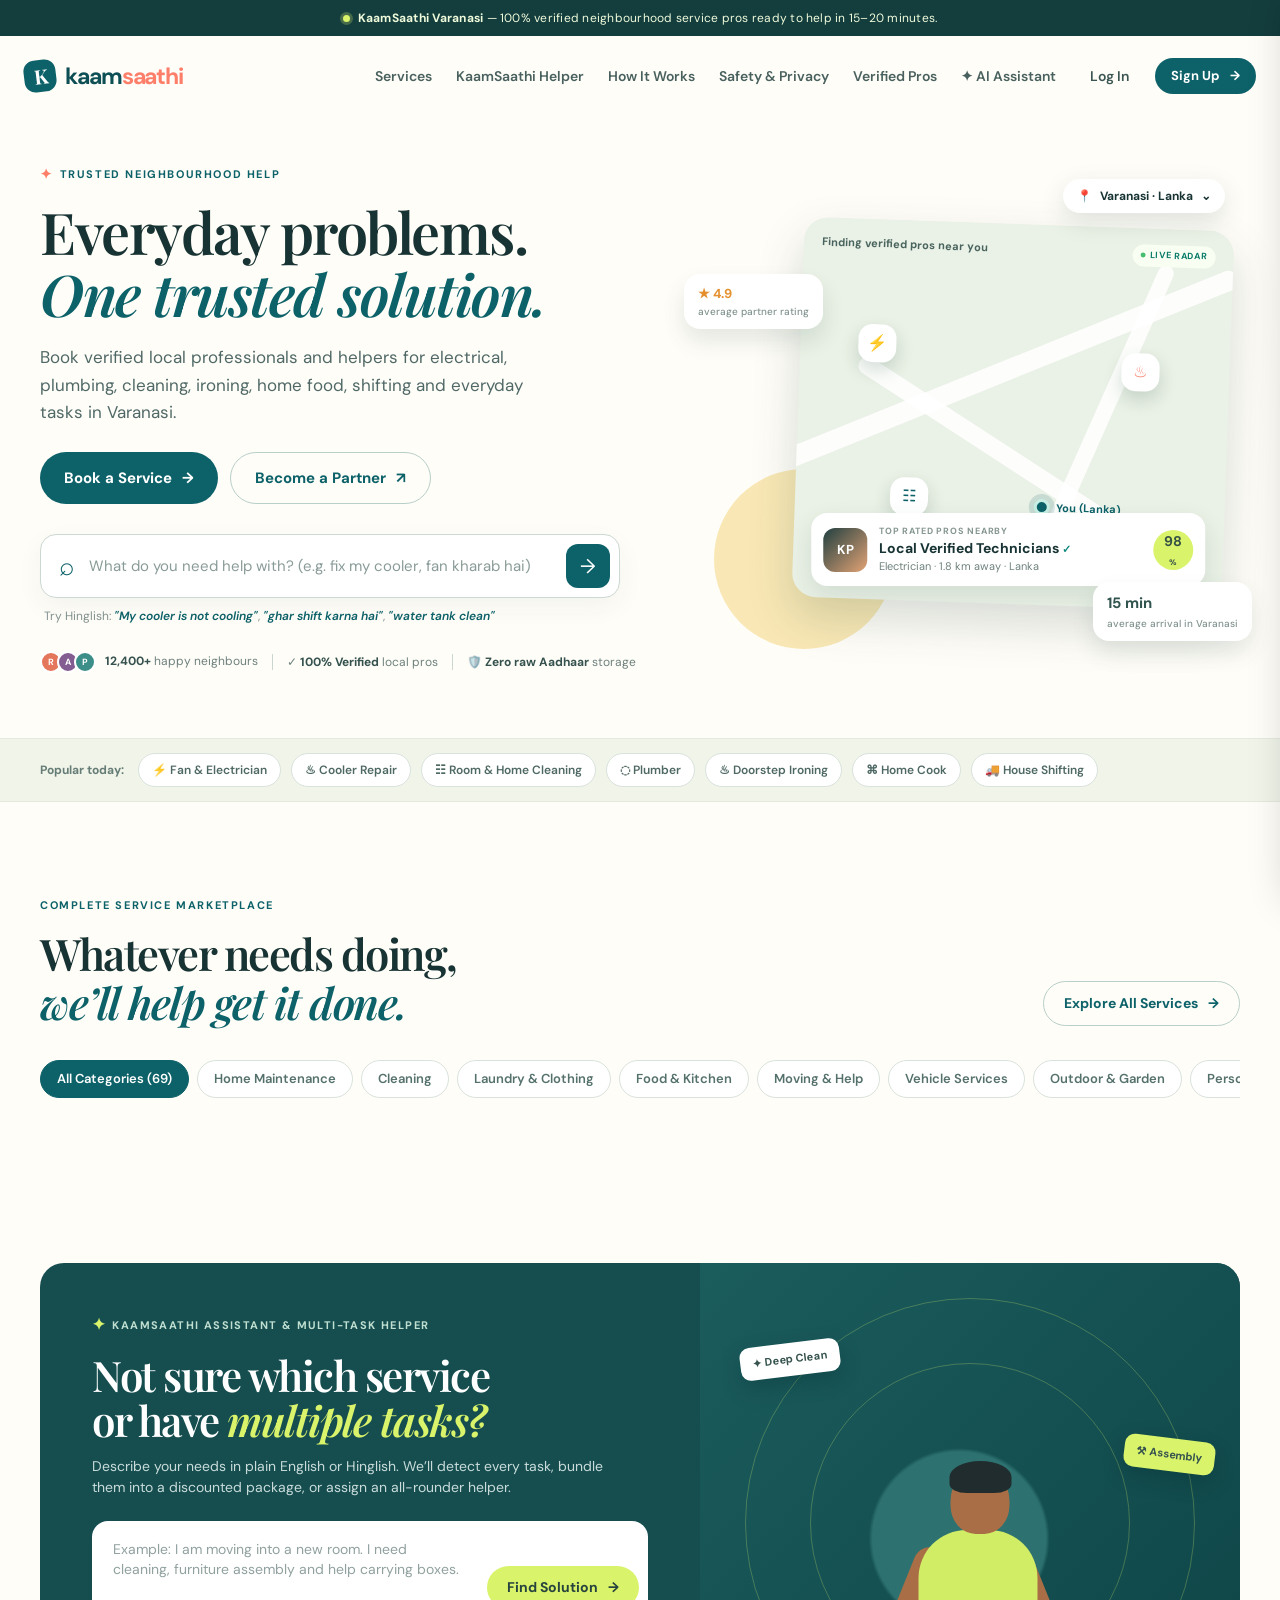
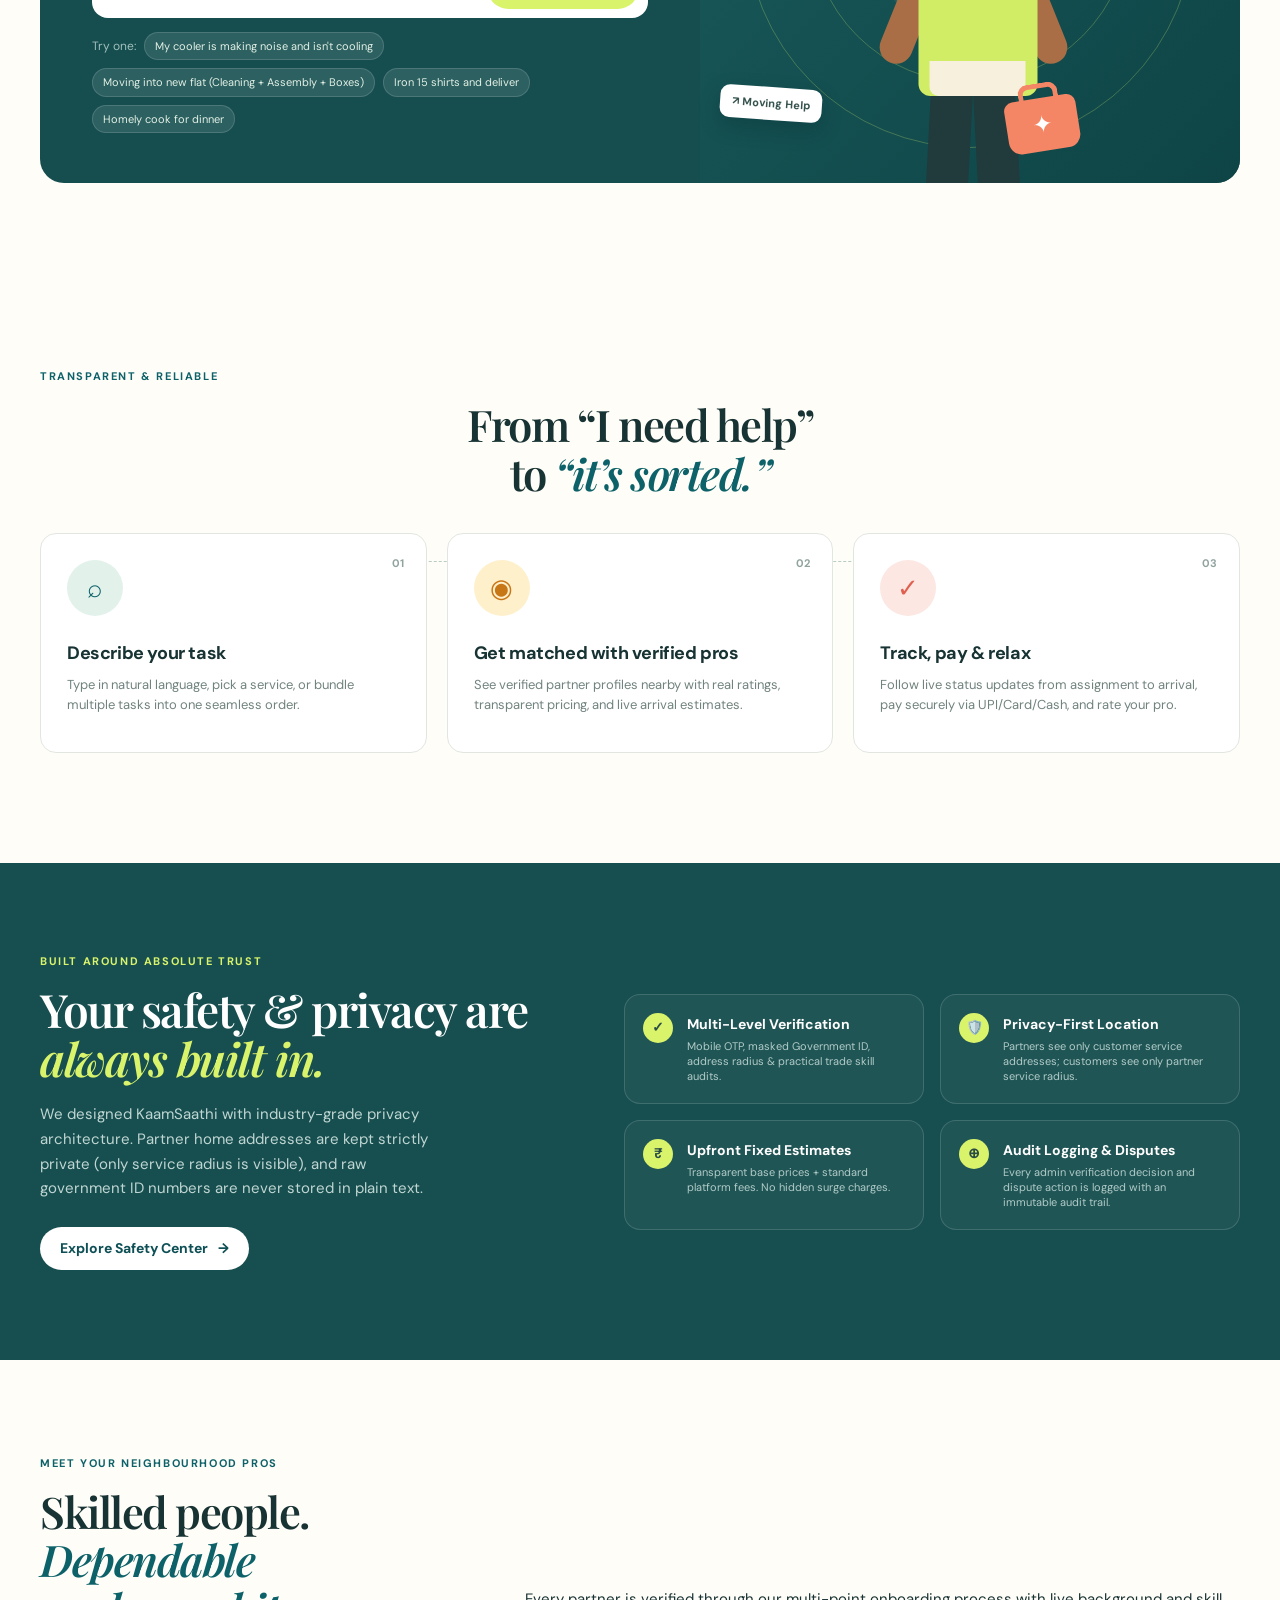
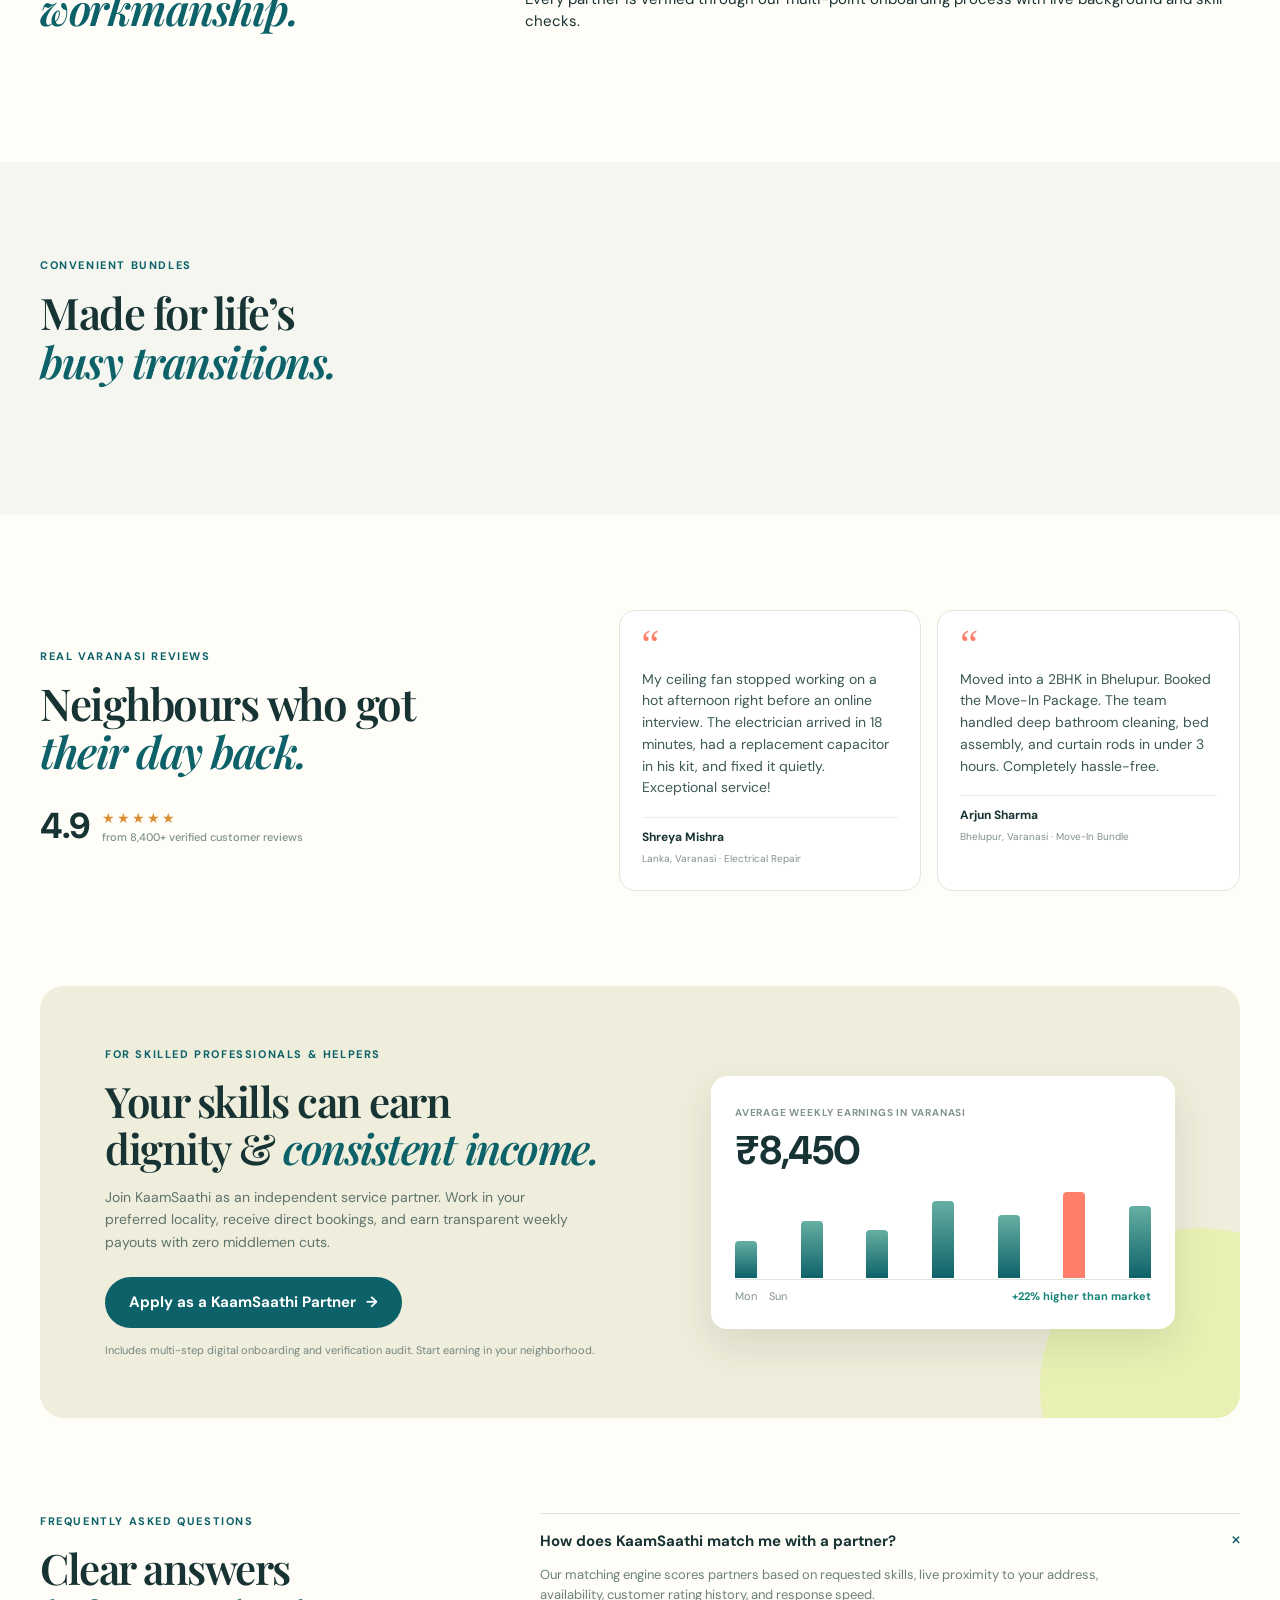
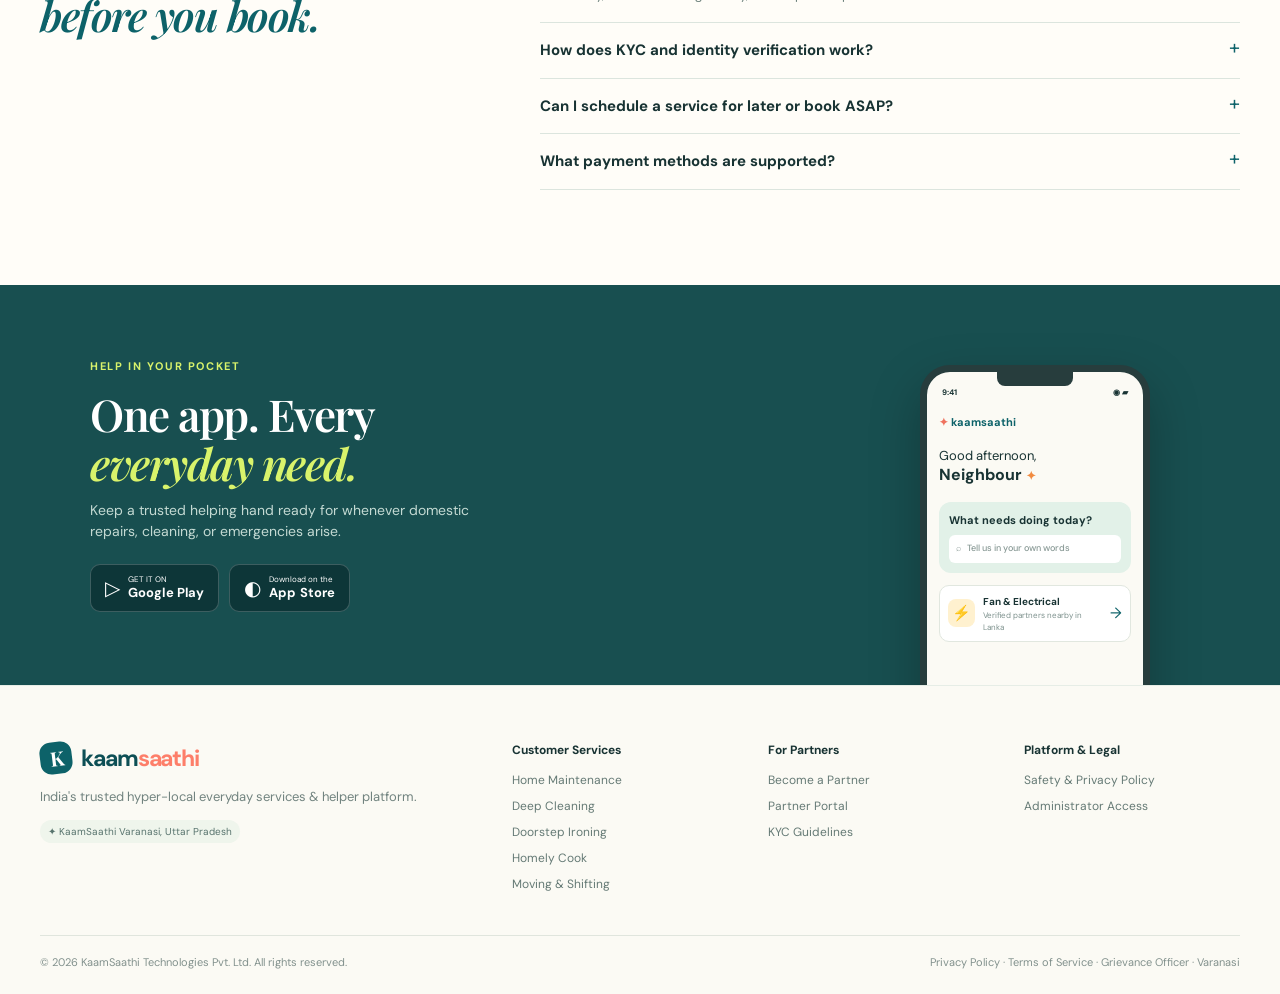
==== index.html @ bddb9284 "Prepare KaamSaathi for deployment" ====
<!doctype html>
<html lang="en">
  <head>
    <meta charset="UTF-8" />
    <meta name="viewport" content="width=device-width, initial-scale=1.0" />
    <meta name="theme-color" content="#0d5c63" />
    <meta name="description" content="KaamSaathi — Everyday problems. One trusted solution. Book verified local professionals for electrical, plumbing, cleaning, moving and household tasks in Varanasi." />
    <title>KaamSaathi — Everyday Problems. One Trusted Solution.</title>
    <link rel="preconnect" href="https://fonts.googleapis.com" />
    <link rel="preconnect" href="https://fonts.gstatic.com" crossorigin />
    <link href="https://fonts.googleapis.com/css2?family=DM+Sans:ital,wght@0,400;0,500;0,600;0,700;1,400;1,600&family=Playfair+Display:ital,wght@0,600;0,700;1,600&display=swap" rel="stylesheet" />
    <link rel="stylesheet" href="styles.css" />
  </head>
  <body>
    <!-- Top Customer Announcement Banner -->
    <div class="announcement">
      <span class="pulse-dot"></span>
      <span><strong>KaamSaathi Varanasi</strong> — 100% verified neighbourhood service pros ready to help in 15–20 minutes.</span>
    </div>

    <!-- Public Landing Page Header -->
    <header class="site-header" id="top">
      <a class="brand" href="#top" aria-label="KaamSaathi Home">
        <span class="brand-mark">K</span>
        <span>kaam<span>saathi</span></span>
      </a>
      <nav class="desktop-nav" aria-label="Main Navigation">
        <a href="#services">Services</a>
        <a href="#helper">KaamSaathi Helper</a>
        <a href="#how-it-works">How It Works</a>
        <a href="#trust">Safety &amp; Privacy</a>
        <a href="#partners">Verified Pros</a>
        <button class="text-button" id="open-assistant-nav-btn">✦ AI Assistant</button>
      </nav>
      <div class="nav-actions">
        <button class="text-button" id="landing-login-btn">Log In</button>
        <button class="button button-small" id="landing-signup-btn">Sign Up <span>→</span></button>
      </div>
      <button class="mobile-menu-btn" id="mobile-menu-toggle" aria-label="Open mobile menu">☰</button>
    </header>

    <!-- Main Public Landing Page Content -->
    <main id="public-landing">
      <!-- Hero Section -->
      <section class="hero section-shell">
        <div class="hero-copy">
          <div class="eyebrow"><span class="eye-icon">✦</span> Trusted Neighbourhood Help</div>
          <h1>Everyday problems.<br /><em>One trusted solution.</em></h1>
          <p class="hero-description">Book verified local professionals and helpers for electrical, plumbing, cleaning, ironing, home food, shifting and everyday tasks in Varanasi.</p>
          
          <div class="hero-actions">
            <button class="button button-large" id="hero-book-btn">Book a Service <span>→</span></button>
            <button class="button button-ghost button-large" id="hero-partner-btn">Become a Partner <span>↗</span></button>
          </div>

          <!-- Natural Language Search Bar -->
          <div class="quick-search" id="search-box">
            <span class="search-icon">⌕</span>
            <input id="task-search" autocomplete="off" placeholder="What do you need help with? (e.g. fix my cooler, fan kharab hai)" aria-label="What do you need help with?" />
            <button id="search-submit" aria-label="Search for a task">→</button>
            <div class="suggestion-popover" id="search-suggestion" hidden></div>
          </div>
          <div class="search-hint">Try Hinglish: <em>"My cooler is not cooling"</em>, <em>"ghar shift karna hai"</em>, <em>"water tank clean"</em></div>

          <div class="trust-row">
            <span><b class="avatars"><i>R</i><i>A</i><i>P</i></b> <strong>12,400+</strong> happy neighbours</span>
            <span class="divider"></span>
            <span class="verified-mini">✓ <strong>100% Verified</strong> local pros</span>
            <span class="divider"></span>
            <span>🛡️ <strong>Zero raw Aadhaar</strong> storage</span>
          </div>
        </div>

        <!-- Hero Radar Map Visualizer -->
        <div class="hero-visual" aria-label="Live Varanasi Service Radar">
          <div class="location-chip" id="location-picker-chip">
            📍 <span id="current-city-label">Varanasi · Lanka</span> <b>⌄</b>
          </div>
          <div class="abstract-blob blob-one"></div>
          <div class="abstract-blob blob-two"></div>
          
          <div class="map-card">
            <div class="map-header">
              <span>Finding verified pros near you</span>
              <span class="live-label"><i></i> LIVE RADAR</span>
            </div>
            <div class="map-grid"></div>
            <span class="map-road road-one"></span>
            <span class="map-road road-two"></span>
            <span class="map-road road-three"></span>
            <div class="map-pin pin-a" title="Electrician nearby" data-quick-service="Electrician">⚡</div>
            <div class="map-pin pin-b" title="Cooler Repair nearby" data-quick-service="Cooler Repair & Service">♨</div>
            <div class="map-pin pin-c" title="Deep Cleaning nearby" data-quick-service="Home Cleaning">☷</div>
            <div class="you-pin"><span></span>You (Lanka)</div>
            
            <div class="match-card">
              <div class="partner-avatar avatar-rahul">KP</div>
              <div>
                <small>TOP RATED PROS NEARBY</small>
                <strong>Local Verified Technicians <span>✓</span></strong>
                <p>Electrician · 1.8 km away · Lanka</p>
              </div>
              <b class="match-score">98<small>%</small></b>
            </div>
          </div>

          <div class="float-chip chip-rating">★ 4.9 <span>average partner rating</span></div>
          <div class="float-chip chip-time"><b>15 min</b><span>average arrival in Varanasi</span></div>
        </div>
      </section>

      <!-- Quick Popular Services Strip -->
      <section class="service-strip">
        <div class="section-shell strip-inner">
          <span>Popular today:</span>
          <button data-quick-service="Electrician">⚡ Fan &amp; Electrician</button>
          <button data-quick-service="Cooler Repair & Service">♨ Cooler Repair</button>
          <button data-quick-service="Home Cleaning">☷ Room &amp; Home Cleaning</button>
          <button data-quick-service="Plumber">◌ Plumber</button>
          <button data-quick-service="Ironing">♨ Doorstep Ironing</button>
          <button data-quick-service="Home Cook">⌘ Home Cook</button>
          <button data-quick-service="House Shifting">🚚 House Shifting</button>
        </div>
      </section>

      <!-- Complete 8 Categories & 69 Services Grid -->
      <section class="section-shell services-section" id="services">
        <div class="section-heading">
          <div>
            <div class="eyebrow">Complete Service Marketplace</div>
            <h2>Whatever needs doing,<br /><em>we’ll help get it done.</em></h2>
          </div>
          <button class="button button-ghost" id="open-all-services-btn">Explore All Services <span>→</span></button>
        </div>

        <!-- Category Tabs Filter -->
        <div class="category-tabs" id="category-tabs-container">
          <button class="category-tab active" data-category="ALL">All Categories (69)</button>
          <button class="category-tab" data-category="HOME MAINTENANCE">Home Maintenance</button>
          <button class="category-tab" data-category="CLEANING">Cleaning</button>
          <button class="category-tab" data-category="LAUNDRY & CLOTHING">Laundry &amp; Clothing</button>
          <button class="category-tab" data-category="FOOD & KITCHEN">Food &amp; Kitchen</button>
          <button class="category-tab" data-category="MOVING & HOUSEHOLD HELP">Moving &amp; Help</button>
          <button class="category-tab" data-category="VEHICLE SERVICES">Vehicle Services</button>
          <button class="category-tab" data-category="OUTDOOR SERVICES">Outdoor &amp; Garden</button>
          <button class="category-tab" data-category="PERSONAL & OTHER">Personal &amp; Tech</button>
        </div>

        <div class="service-grid" id="service-grid"></div>
      </section>

      <!-- KaamSaathi Assistant & Multi-Task Compound Bundler -->
      <section class="helper-section section-shell" id="helper">
        <div class="helper-panel">
          <div class="helper-topline">
            <span class="sparkle">✦</span> KAAMSAATHI ASSISTANT &amp; MULTI-TASK HELPER
          </div>
          <h2>Not sure which service<br />or have <em>multiple tasks?</em></h2>
          <p>Describe your needs in plain English or Hinglish. We’ll detect every task, bundle them into a discounted package, or assign an all-rounder helper.</p>
          
          <div class="helper-input-wrap">
            <textarea id="helper-text" rows="3" placeholder="Example: I am moving into a new room. I need cleaning, furniture assembly and help carrying boxes."></textarea>
            <button id="helper-submit" class="button button-lime">Find Solution <span>→</span></button>
          </div>

          <div class="helper-result" id="helper-result" hidden></div>

          <div class="helper-prompts">
            <span>Try one:</span>
            <button data-prompt="My cooler is making noise and isn't cooling. Need repair today.">My cooler is making noise and isn't cooling</button>
            <button data-prompt="I am moving into a new room. I need cleaning, furniture assembly and help carrying boxes.">Moving into new flat (Cleaning + Assembly + Boxes)</button>
            <button data-prompt="Need someone to iron 15 shirts and deliver by evening.">Iron 15 shirts and deliver</button>
            <button data-prompt="Tired after work, need a homely cook for dinner today.">Homely cook for dinner</button>
          </div>
        </div>

        <div class="helper-art" aria-hidden="true">
          <div class="helper-ring ring-one"></div>
          <div class="helper-ring ring-two"></div>
          <div class="helper-person">
            <div class="person-head"></div>
            <div class="person-body"></div>
            <div class="person-arm arm-left"></div>
            <div class="person-arm arm-right"></div>
            <div class="person-leg leg-left"></div>
            <div class="person-leg leg-right"></div>
            <div class="toolbox">✦</div>
          </div>
          <div class="skill-sticker sticker-one">✦ Deep Clean</div>
          <div class="skill-sticker sticker-two">⚒ Assembly</div>
          <div class="skill-sticker sticker-three">↗ Moving Help</div>
        </div>
      </section>

      <!-- How It Works Section -->
      <section class="section-shell how-section" id="how-it-works">
        <div class="section-heading centered">
          <div>
            <div class="eyebrow">Transparent &amp; Reliable</div>
            <h2>From “I need help”<br />to <em>“it’s sorted.”</em></h2>
          </div>
        </div>
        <div class="steps-grid">
          <article class="step-card">
            <span class="step-num">01</span>
            <div class="step-icon">⌕</div>
            <h3>Describe your task</h3>
            <p>Type in natural language, pick a service, or bundle multiple tasks into one seamless order.</p>
          </article>
          <article class="step-card">
            <span class="step-num">02</span>
            <div class="step-icon">◉</div>
            <h3>Get matched with verified pros</h3>
            <p>See verified partner profiles nearby with real ratings, transparent pricing, and live arrival estimates.</p>
          </article>
          <article class="step-card">
            <span class="step-num">03</span>
            <div class="step-icon">✓</div>
            <h3>Track, pay &amp; relax</h3>
            <p>Follow live status updates from assignment to arrival, pay securely via UPI/Card/Cash, and rate your pro.</p>
          </article>
        </div>
      </section>

      <!-- Trust, Safety & Privacy Section -->
      <section class="trust-section" id="trust">
        <div class="section-shell trust-layout">
          <div class="trust-copy">
            <div class="eyebrow light">Built Around Absolute Trust</div>
            <h2>Your safety &amp; privacy are<br /><em>always built in.</em></h2>
            <p>We designed KaamSaathi with industry-grade privacy architecture. Partner home addresses are kept strictly private (only service radius is visible), and raw government ID numbers are never stored in plain text.</p>
            <button class="button button-light" id="open-safety-center-btn">Explore Safety Center <span>→</span></button>
          </div>
          <div class="trust-points">
            <div>
              <b>✓</b>
              <span>
                <strong>Multi-Level Verification</strong>
                <small>Mobile OTP, masked Government ID, address radius &amp; practical trade skill audits.</small>
              </span>
            </div>
            <div>
              <b>🛡️</b>
              <span>
                <strong>Privacy-First Location</strong>
                <small>Partners see only customer service addresses; customers see only partner service radius.</small>
              </span>
            </div>
            <div>
              <b>₹</b>
              <span>
                <strong>Upfront Fixed Estimates</strong>
                <small>Transparent base prices + standard platform fees. No hidden surge charges.</small>
              </span>
            </div>
            <div>
              <b>⊕</b>
              <span>
                <strong>Audit Logging &amp; Disputes</strong>
                <small>Every admin verification decision and dispute action is logged with an immutable audit trail.</small>
              </span>
            </div>
          </div>
        </div>
      </section>

      <!-- Verified Partners Showcase -->
      <section class="section-shell partners-section" id="partners">
        <div class="section-heading">
          <div>
            <div class="eyebrow">Meet Your Neighbourhood Pros</div>
            <h2>Skilled people.<br /><em>Dependable workmanship.</em></h2>
          </div>
          <div class="section-blurb">Every partner is verified through our multi-point onboarding process with live background and skill checks.</div>
        </div>
        <div class="partner-grid" id="partner-grid"></div>
      </section>

      <!-- Pre-Bundled Packages -->
      <section class="packages-wrap">
        <div class="section-shell packages-section">
          <div class="section-heading">
            <div>
              <div class="eyebrow">Convenient Bundles</div>
              <h2>Made for life’s<br /><em>busy transitions.</em></h2>
            </div>
          </div>
          <div class="package-grid" id="package-grid"></div>
        </div>
      </section>

      <!-- Neighbourhood Reviews -->
      <section class="section-shell social-proof">
        <div class="proof-head">
          <div class="eyebrow">Real Varanasi Reviews</div>
          <h2>Neighbours who got<br /><em>their day back.</em></h2>
          <div class="rating-aggregate">
            <strong>4.9</strong>
            <span>★★★★★<small>from 8,400+ verified customer reviews</small></span>
          </div>
        </div>
        <div class="review-grid">
          <figure>
            <div class="quote">“</div>
            <blockquote>My ceiling fan stopped working on a hot afternoon right before an online interview. The electrician arrived in 18 minutes, had a replacement capacitor in his kit, and fixed it quietly. Exceptional service!</blockquote>
            <figcaption><b>Shreya Mishra</b><span>Lanka, Varanasi · Electrical Repair</span></figcaption>
          </figure>
          <figure>
            <div class="quote">“</div>
            <blockquote>Moved into a 2BHK in Bhelupur. Booked the Move-In Package. The team handled deep bathroom cleaning, bed assembly, and curtain rods in under 3 hours. Completely hassle-free.</blockquote>
            <figcaption><b>Arjun Sharma</b><span>Bhelupur, Varanasi · Move-In Bundle</span></figcaption>
          </figure>
        </div>
      </section>

      <!-- Become a Partner CTA -->
      <section class="partner-cta section-shell" id="partner-cta">
        <div>
          <div class="eyebrow">For Skilled Professionals &amp; Helpers</div>
          <h2>Your skills can earn<br />dignity &amp; <em>consistent income.</em></h2>
          <p>Join KaamSaathi as an independent service partner. Work in your preferred locality, receive direct bookings, and earn transparent weekly payouts with zero middlemen cuts.</p>
          <button class="button button-large" id="cta-partner-register-btn">Apply as a KaamSaathi Partner <span>→</span></button>
          <small>Includes multi-step digital onboarding and verification audit. Start earning in your neighborhood.</small>
        </div>
        <div class="earnings-card">
          <span class="earnings-label">AVERAGE WEEKLY EARNINGS IN VARANASI</span>
          <strong>₹8,450</strong>
          <div class="earnings-chart">
            <i style="height:42%"></i>
            <i style="height:65%"></i>
            <i style="height:55%"></i>
            <i style="height:88%"></i>
            <i style="height:72%"></i>
            <i style="height:98%"></i>
            <i style="height:82%"></i>
          </div>
          <div class="earnings-foot">
            <span>Mon</span>
            <span>Sun</span>
            <b>+22% higher than market</b>
          </div>
        </div>
      </section>

      <!-- FAQs -->
      <section class="faq-section section-shell" id="faq">
        <div>
          <div class="eyebrow">Frequently Asked Questions</div>
          <h2>Clear answers<br /><em>before you book.</em></h2>
        </div>
        <div class="faq-list">
          <details open>
            <summary>How does KaamSaathi match me with a partner?<span>+</span></summary>
            <p>Our matching engine scores partners based on requested skills, live proximity to your address, availability, customer rating history, and response speed.</p>
          </details>
          <details>
            <summary>How does KYC and identity verification work?<span>+</span></summary>
            <p>Partners submit masked government identification and address documents. Our admin verification desk audits the credentials before activating the profile. We strictly never store or display raw Aadhaar numbers.</p>
          </details>
          <details>
            <summary>Can I schedule a service for later or book ASAP?<span>+</span></summary>
            <p>Yes! During checkout, select either ASAP (arriving in 15–25 minutes) or pick a scheduled date and time slot that suits your schedule.</p>
          </details>
          <details>
            <summary>What payment methods are supported?<span>+</span></summary>
            <p>You can pay via UPI (GPay, PhonePe, Paytm), Credit/Debit Cards, or pay cash directly after service completion.</p>
          </details>
        </div>
      </section>

      <!-- Mobile App Download Banner -->
      <section class="download-section">
        <div class="section-shell download-layout">
          <div>
            <div class="eyebrow light">Help In Your Pocket</div>
            <h2>One app. Every<br /><em>everyday need.</em></h2>
            <p>Keep a trusted helping hand ready for whenever domestic repairs, cleaning, or emergencies arise.</p>
            <div class="store-row">
              <button class="store-button"><span>▷</span><small>GET IT ON<br /><b>Google Play</b></small></button>
              <button class="store-button"><span>◐</span><small>Download on the<br /><b>App Store</b></small></button>
            </div>
          </div>
          <div class="phone-mock">
            <div class="phone-top">9:41 <span>◉ ▰</span></div>
            <div class="phone-brand"><i>✦</i> kaamsaathi</div>
            <div class="phone-greeting">Good afternoon,<br /><strong>Neighbour <span>✦</span></strong></div>
            <div class="phone-task">What needs doing today?<div class="phone-search">⌕ &nbsp; Tell us in your own words</div></div>
            <div class="phone-mini-card"><span>⚡</span><div><b>Fan &amp; Electrical</b><small>Verified partners nearby in Lanka</small></div><i>→</i></div>
            <div class="phone-nav"><span>⌂<small>Home</small></span><span>◫<small>Bookings</small></span><span>♡<small>Saved</small></span><span>◉<small>Profile</small></span></div>
          </div>
        </div>
      </section>
    </main>

    <!-- Public Footer -->
    <footer>
      <div class="section-shell footer-grid">
        <div>
          <a class="brand footer-brand" href="#top">
            <span class="brand-mark">K</span>
            <span>kaam<span>saathi</span></span>
          </a>
          <p>India's trusted hyper-local everyday services &amp; helper platform.</p>
          <span class="footer-badge">✦ KaamSaathi Varanasi, Uttar Pradesh</span>
        </div>
        <div>
          <b>Customer Services</b>
          <a href="#services">Home Maintenance</a>
          <a href="#services">Deep Cleaning</a>
          <a href="#services">Doorstep Ironing</a>
          <a href="#services">Homely Cook</a>
          <a href="#services">Moving &amp; Shifting</a>
        </div>
        <div>
          <b>For Partners</b>
          <button id="footer-partner-apply-btn">Become a Partner</button>
          <button id="footer-partner-login-btn">Partner Portal</button>
          <button id="footer-partner-kyc-btn">KYC Guidelines</button>
        </div>
        <div>
          <b>Platform &amp; Legal</b>
          <button id="footer-safety-btn">Safety &amp; Privacy Policy</button>
          <button id="footer-admin-btn">Administrator Access</button>
        </div>
      </div>
      <div class="section-shell footer-bottom">
        <span>© 2026 KaamSaathi Technologies Pvt. Ltd. All rights reserved.</span>
        <span>Privacy Policy · Terms of Service · Grievance Officer · Varanasi</span>
      </div>
    </footer>

    <!-- ======================================================================
         FULL-SCREEN APPLICATION DASHBOARDS (100vw, 100vh)
         ====================================================================== -->

    <!-- 1. CUSTOMER FULLSCREEN DASHBOARD -->
    <div class="fullscreen-app" id="customer-app" aria-label="Customer Workspace">
      <aside class="app-sidebar">
        <div class="sidebar-header">
          <a class="brand" href="#top" style="color:white">
            <span class="brand-mark" style="background:var(--lime);color:#0d4f55">K</span>
            <span>kaam<span style="color:var(--lime)">saathi</span></span>
          </a>
          <span class="sidebar-role-badge">CUSTOMER SPACE</span>
        </div>
        <nav class="sidebar-nav" id="customer-nav">
          <button class="active" data-view="cust-overview"><span class="nav-icon">📊</span><span>Dashboard</span></button>
          <button data-view="cust-services"><span class="nav-icon">⚡</span><span>Book a Service</span></button>
          <button data-view="cust-helper"><span class="nav-icon">✦</span><span>Book a Helper</span></button>
          <button data-view="cust-bookings"><span class="nav-icon">📦</span><span>My Bookings</span> <span class="badge-count" id="cust-booking-badge">0</span></button>
          <button data-view="cust-payments"><span class="nav-icon">💳</span><span>Payments</span></button>
          <button data-view="cust-addresses"><span class="nav-icon">📍</span><span>Saved Addresses</span></button>
          <button data-view="cust-reviews"><span class="nav-icon">★</span><span>Reviews</span></button>
          <button data-view="cust-notifications"><span class="nav-icon">🔔</span><span>Notifications</span> <span class="badge-count" id="cust-notif-badge">0</span></button>
          <button data-view="cust-profile"><span class="nav-icon">👤</span><span>Profile</span></button>
          <button data-view="cust-support"><span class="nav-icon">🎧</span><span>Help &amp; Support</span></button>
          <button id="cust-logout-btn" style="color:#fca5a5;margin-top:auto"><span class="nav-icon">🚪</span><span>Log Out</span></button>
        </nav>
        <div class="sidebar-footer">
          <div class="partner-avatar" style="background:#835c91" id="cust-avatar-pill">SM</div>
          <div class="user-info">
            <div class="user-name" id="cust-name-pill">Customer</div>
            <div class="user-role" id="cust-phone-pill">User</div>
          </div>
        </div>
      </aside>

      <main class="app-main">
        <header class="app-topbar">
          <div class="app-topbar-left">
            <div class="app-search-mini">
              <span>⌕</span>
              <input type="text" id="cust-topbar-search" placeholder="Search service, pro..." />
            </div>
            <div class="location-chip" id="cust-header-address-chip" style="position:static;box-shadow:none;border:1px solid #dce4dc">
              📍 <span id="cust-header-addr-text">Home · Lanka</span> <b>⌄</b>
            </div>
          </div>
          <div class="app-topbar-right">
            <button class="button button-small button-lime" id="cust-launch-assistant-btn">✦ KaamSaathi Assistant</button>
            <button class="icon-btn-badge" id="cust-notif-bell-btn" title="Notifications">
              🔔 <span class="badge-dot" id="cust-header-notif-dot" hidden></span>
            </button>
            <button class="text-button" id="cust-exit-to-landing-btn" title="Return to Landing Page">Exit App</button>
          </div>
        </header>

        <div class="app-content-scroll" id="customer-main-view">
          <!-- Dynamic Customer Views Rendered by app.js -->
        </div>
      </main>
    </div>

    <!-- 2. PARTNER FULLSCREEN DASHBOARD -->
    <div class="fullscreen-app" id="partner-app" aria-label="Partner Workspace">
      <aside class="app-sidebar">
        <div class="sidebar-header">
          <a class="brand" href="#top" style="color:white">
            <span class="brand-mark" style="background:var(--lime);color:#0d4f55">K</span>
            <span>kaam<span style="color:var(--lime)">saathi</span></span>
          </a>
          <span class="sidebar-role-badge">PARTNER PORTAL</span>
        </div>
        <nav class="sidebar-nav" id="partner-nav">
          <button class="active" data-view="part-overview"><span class="nav-icon">📊</span><span>Dashboard</span></button>
          <button data-view="part-requests"><span class="nav-icon">⚡</span><span>Incoming Requests</span> <span class="badge-count" id="part-req-badge">0</span></button>
          <button data-view="part-active-jobs"><span class="nav-icon">🛠️</span><span>Active Jobs</span> <span class="badge-count" id="part-active-badge">0</span></button>
          <button data-view="part-history"><span class="nav-icon">📜</span><span>Job History</span></button>
          <button data-view="part-earnings"><span class="nav-icon">💰</span><span>Earnings</span></button>
          <button data-view="part-skills"><span class="nav-icon">⚒</span><span>My Skills</span></button>
          <button data-view="part-availability"><span class="nav-icon">⏱</span><span>Availability</span></button>
          <button data-view="part-profile"><span class="nav-icon">👤</span><span>Partner Profile</span></button>
          <button data-view="part-reviews"><span class="nav-icon">★</span><span>Customer Reviews</span></button>
          <button data-view="part-notifications"><span class="nav-icon">🔔</span><span>Notifications</span></button>
          <button data-view="part-support"><span class="nav-icon">🎧</span><span>Partner Support</span></button>
          <button id="part-logout-btn" style="color:#fca5a5;margin-top:auto"><span class="nav-icon">🚪</span><span>Log Out</span></button>
        </nav>
        <div class="sidebar-footer">
          <div class="partner-avatar" style="background:linear-gradient(135deg,#1d4545,#c98965)" id="part-avatar-pill">KP</div>
          <div class="user-info">
            <div class="user-name" id="part-name-pill">Partner</div>
            <div class="user-role" id="part-area-pill">Varanasi</div>
          </div>
        </div>
      </aside>

      <main class="app-main">
        <header class="app-topbar">
          <div class="app-topbar-left">
            <span class="status-pill verified" id="part-kyc-status-badge">🟡 VERIFICATION PENDING</span>
            <span class="status-pill" id="part-skills-count-badge">Skills Active</span>
          </div>
          <div class="app-topbar-right">
            <!-- Online / Offline Toggle Switch -->
            <div style="display:flex;align-items:center;gap:8px;font-size:12px;font-weight:700">
              <span id="part-online-status-label" style="color:#10b981">Online for jobs</span>
              <button class="switch on" id="part-toggle-online-btn"><i></i></button>
            </div>
            <button class="icon-btn-badge" id="part-notif-bell-btn">
              🔔 <span class="badge-dot" id="part-header-notif-dot" hidden></span>
            </button>
            <button class="text-button" id="part-exit-to-landing-btn">Exit App</button>
          </div>
        </header>

        <div class="app-content-scroll" id="partner-main-view">
          <!-- Dynamic Partner Views Rendered by app.js -->
        </div>
      </main>
    </div>

    <!-- 3. ADMIN FULLSCREEN DASHBOARD (100vw x 100vh) -->
    <div class="fullscreen-app" id="admin-app" aria-label="Admin Workspace">
      <aside class="app-sidebar" style="background:#0a3236">
        <div class="sidebar-header">
          <a class="brand" href="#top" style="color:white">
            <span class="brand-mark" style="background:#f59e0b;color:#0a3236">K</span>
            <span>kaam<span style="color:#f59e0b">admin</span></span>
          </a>
          <span class="sidebar-role-badge" style="color:#f59e0b;background:rgba(245,158,11,0.15)">SUPER ADMIN</span>
        </div>
        <nav class="sidebar-nav" id="admin-nav">
          <button class="active" data-view="adm-overview"><span class="nav-icon">📈</span><span>Dashboard</span></button>
          <button data-view="adm-customers"><span class="nav-icon">👥</span><span>Customers</span></button>
          <button data-view="adm-partners"><span class="nav-icon">👷</span><span>Partners</span></button>
          <button data-view="adm-kyc"><span class="nav-icon">🛡️</span><span>Pending Verification</span> <span class="badge-count" id="adm-kyc-badge" style="background:#f59e0b">0</span></button>
          <button data-view="adm-services"><span class="nav-icon">⚡</span><span>Services Catalog</span></button>
          <button data-view="adm-bookings"><span class="nav-icon">📦</span><span>Bookings</span></button>
          <button data-view="adm-payments"><span class="nav-icon">💳</span><span>Payments &amp; Revenue</span></button>
          <button data-view="adm-complaints"><span class="nav-icon">⚠️</span><span>Complaints &amp; Disputes</span> <span class="badge-count" id="adm-complaints-badge" style="background:#ef4444">0</span></button>
          <button data-view="adm-support-tickets"><span class="nav-icon">🎧</span><span>Support Tickets</span> <span class="badge-count" id="adm-tickets-badge" style="background:#0284c7">0</span></button>
          <button data-view="adm-assistant"><span class="nav-icon">✦</span><span>Admin AI Assistant</span></button>
          <button data-view="adm-audits"><span class="nav-icon">📜</span><span>Audit Logs</span></button>
          <button id="adm-logout-btn" style="color:#fca5a5;margin-top:auto"><span class="nav-icon">🚪</span><span>Log Out</span></button>
        </nav>
        <div class="sidebar-footer">
          <div class="partner-avatar" style="background:#315b5d">AD</div>
          <div class="user-info">
            <div class="user-name">Super Administrator</div>
            <div class="user-role">Platform Operator</div>
          </div>
        </div>
      </aside>

      <main class="app-main">
        <header class="app-topbar">
          <div class="app-topbar-left">
            <span class="eyebrow" style="margin:0">✦ SECURE PLATFORM CONTROL DESK</span>
          </div>
          <div class="app-topbar-right">
            <button class="button button-small button-ghost" id="adm-refresh-data-btn" style="font-size:11px">🔄 Refresh Statistics</button>
            <button class="text-button" id="adm-exit-to-landing-btn">Exit App</button>
          </div>
        </header>

        <div class="app-content-scroll" id="admin-main-view">
          <!-- Dynamic Admin Views Rendered by app.js -->
        </div>
      </main>
    </div>

    <!-- ======================================================================
         MODALS & DIALOGS
         ====================================================================== -->

    <div class="modal-backdrop" id="modal-backdrop" hidden></div>

    <!-- 1. Customer & Partner Authentication Modal -->
    <dialog class="modal" id="login-modal">
      <button class="modal-close-btn" data-close-modal aria-label="Close">×</button>
      <div class="modal-header">
        <div class="eyebrow">SECURE LOGIN</div>
        <h2>Sign in to<br /><em>KaamSaathi</em></h2>
        <p>Access your customer bookings or partner service workspace.</p>
      </div>
      <div class="modal-body">
        <form id="email-login-form">
          <div class="form-group">
            <label class="form-label" for="login-email">Email Address</label>
            <input class="form-input" type="email" id="login-email" required placeholder="name@example.com" />
          </div>
          <div class="form-group">
            <div style="display:flex;justify-content:space-between;align-items:center;margin-bottom:6px">
              <label class="form-label" for="login-password" style="margin:0">Password</label>
            </div>
            <input class="form-input" type="password" id="login-password" required placeholder="Enter your password" />
          </div>
          <button type="submit" class="button" style="width:100%;margin-top:10px">Sign In <span>→</span></button>
        </form>

        <div style="border-top:1px solid #e1e7df;margin-top:20px;padding-top:14px;text-align:center;font-size:13px;color:#607873">
          Don't have an account yet? <button id="switch-to-signup-btn" style="font-weight:700;color:var(--teal)">Create an account</button>
        </div>
      </div>
    </dialog>

    <!-- 2. Dedicated Administrator Login Modal (/admin/login) -->
    <dialog class="modal" id="admin-login-modal">
      <button class="modal-close-btn" data-close-modal aria-label="Close">×</button>
      <div class="modal-header">
        <div class="eyebrow" style="color:#d97706">✦ PLATFORM CONTROL</div>
        <h2>KAAMSAATHI<br /><em style="color:#d97706">ADMIN LOGIN</em></h2>
        <p>Restricted access for platform administrators and audit staff.</p>
      </div>
      <div class="modal-body">
        <form id="admin-login-form">
          <div class="form-group">
            <label class="form-label" for="admin-email">Admin Email</label>
            <input class="form-input" type="email" id="admin-email" required placeholder="admin@kaamsaathi.com" />
          </div>
          <div class="form-group">
            <label class="form-label" for="admin-password">Admin Password</label>
            <input class="form-input" type="password" id="admin-password" required placeholder="Enter admin password" />
          </div>
          <button type="submit" class="button" style="width:100%;background:#0a3236;margin-top:10px">Admin Sign In <span>→</span></button>
        </form>
        <div style="margin-top:16px;text-align:center;font-size:12px;color:#859b95">
          Admin accounts are provisioned via server configuration. Public registration is disabled.
        </div>
      </div>
    </dialog>

    <!-- 3. Registration / Sign Up Modal (With Clean SVG Vector Icons) -->
    <dialog class="modal medium-modal" id="signup-modal">
      <button class="modal-close-btn" data-close-modal aria-label="Close">×</button>
      <div class="modal-header">
        <div class="eyebrow">CREATE ACCOUNT</div>
        <h2>Create your<br /><em>KaamSaathi account</em></h2>
        <p>Choose your account type to get started with neighbourhood services.</p>
      </div>
      <div class="modal-body">
        <!-- Professional Vector Icon Role Cards -->
        <div class="role-select-cards">
          <div class="role-card active" data-signup-role="CUSTOMER">
            <div class="role-icon-svg">
              <svg width="24" height="24" viewBox="0 0 24 24" fill="none" stroke="currentColor" stroke-width="2" stroke-linecap="round" stroke-linejoin="round"><path d="M20 21v-2a4 4 0 0 0-4-4H8a4 4 0 0 0-4 4v2"></path><circle cx="12" cy="7" r="4"></circle></svg>
            </div>
            <h4>"I need a service"</h4>
            <p>Book verified professionals for repairs, cleaning, moving and everyday help.</p>
            <span class="role-action-link">Continue as Customer →</span>
          </div>
          <div class="role-card" data-signup-role="PARTNER">
            <div class="role-icon-svg">
              <svg width="24" height="24" viewBox="0 0 24 24" fill="none" stroke="currentColor" stroke-width="2" stroke-linecap="round" stroke-linejoin="round"><rect x="2" y="7" width="20" height="14" rx="2" ry="2"></rect><path d="M16 21V5a2 2 0 0 0-2-2h-4a2 2 0 0 0-2 2v16"></path></svg>
            </div>
            <h4>"I want to provide services"</h4>
            <p>Earn income by offering your skills to customers in your neighbourhood.</p>
            <span class="role-action-link">Continue as Partner →</span>
          </div>
        </div>

        <form id="signup-form">
          <div class="form-row">
            <div class="form-group">
              <label class="form-label" for="reg-name">Full Name</label>
              <input class="form-input" type="text" id="reg-name" required placeholder="e.g. Rahul Sharma" />
            </div>
            <div class="form-group">
              <label class="form-label" for="reg-phone">Mobile Number</label>
              <input class="form-input" type="tel" id="reg-phone" placeholder="10-digit number" maxlength="10" />
            </div>
          </div>

          <div class="form-row">
            <div class="form-group">
              <label class="form-label" for="reg-email">Email Address</label>
              <input class="form-input" type="email" id="reg-email" required placeholder="name@example.com" />
            </div>
            <div class="form-group">
              <label class="form-label" for="reg-city">City</label>
              <select class="form-select" id="reg-city">
                <option value="Varanasi" selected>Varanasi</option>
                <option value="Prayagraj">Prayagraj</option>
                <option value="Lucknow">Lucknow</option>
                <option value="Patna">Patna</option>
              </select>
            </div>
          </div>

          <div class="form-row">
            <div class="form-group">
              <label class="form-label" for="reg-password">Password</label>
              <input class="form-input" type="password" id="reg-password" required minlength="6" placeholder="Min. 6 characters" />
            </div>
            <div class="form-group">
              <label class="form-label" for="reg-confirm-password">Confirm Password</label>
              <input class="form-input" type="password" id="reg-confirm-password" required placeholder="Repeat password" />
            </div>
          </div>

          <div class="form-group" style="font-size:12px;color:#55726c;margin-top:6px">
            <label style="display:flex;gap:8px;align-items:flex-start;cursor:pointer">
              <input type="checkbox" id="reg-agree-terms" required style="margin-top:2px" />
              <span>I agree to the <a href="#trust" style="text-decoration:underline;color:var(--teal)">Terms of Service</a> &amp; <a href="#trust" style="text-decoration:underline;color:var(--teal)">Privacy Policy</a>.</span>
            </label>
          </div>

          <button type="submit" class="button" style="width:100%;margin-top:8px">Create Account <span>→</span></button>
        </form>

        <div style="border-top:1px solid #e1e7df;margin-top:18px;padding-top:12px;text-align:center;font-size:13px;color:#607873">
          Already have an account? <button id="switch-to-login-btn" style="font-weight:700;color:var(--teal)">Log in here</button>
        </div>
      </div>
    </dialog>

    <!-- 4. Customer Multi-Step Onboarding Modal -->
    <dialog class="modal medium-modal" id="customer-onboarding-modal">
      <div class="modal-header">
        <div class="eyebrow">CUSTOMER ONBOARDING</div>
        <h2 id="cust-onboard-title">Personal Details<br /><em>made simple.</em></h2>
        <p id="cust-onboard-desc">Step 1 of 3. Let's set up your profile and primary service location.</p>
        <div class="wizard-stepper" id="cust-onboard-stepper">
          <i class="active"></i>
          <i></i>
          <i></i>
        </div>
      </div>
      <div class="modal-body" id="cust-onboard-body">
        <!-- Rendered dynamically by app.js -->
      </div>
    </dialog>

    <!-- 5. Partner Multi-Step Onboarding Wizard Modal -->
    <dialog class="modal wide-modal" id="partner-onboarding-modal">
      <div class="modal-header">
        <div class="eyebrow">PARTNER ONBOARDING WIZARD</div>
        <h2 id="part-onboard-title">Personal Information<br /><em>for verification.</em></h2>
        <p id="part-onboard-desc">Step 1 of 6. Partners require verification audit before accepting customer bookings.</p>
        <div class="wizard-stepper" id="part-onboard-stepper">
          <i class="active"></i>
          <i></i>
          <i></i>
          <i></i>
          <i></i>
          <i></i>
        </div>
      </div>
      <div class="modal-body" id="part-onboard-body">
        <!-- Rendered dynamically by app.js -->
      </div>
    </dialog>

    <!-- 6. Interactive Booking Modal (Unified Reusable Booking Wizard) -->
    <dialog class="modal medium-modal" id="booking-modal">
      <button class="modal-close-btn" data-close-modal aria-label="Close">×</button>
      <div class="modal-header">
        <div class="eyebrow">SERVICE CHECKOUT</div>
        <h2 id="booking-step-title">Choose Service<br /><em>&amp; Details</em></h2>
        <p id="booking-step-desc">Select a service, describe the task, and pick your preferred time.</p>
        <div class="wizard-stepper" id="booking-stepper">
          <i class="active"></i>
          <i></i>
          <i></i>
        </div>
      </div>
      <div class="modal-body" id="booking-content">
        <!-- Dynamic Booking Content Rendered by app.js -->
      </div>
    </dialog>

    <!-- 7. Public Partner Profile Modal -->
    <dialog class="modal medium-modal" id="partner-profile-modal">
      <button class="modal-close-btn" data-close-modal aria-label="Close">×</button>
      <div class="modal-body" id="partner-profile-content" style="padding-top:32px">
        <!-- Dynamic Profile Content Rendered by app.js -->
      </div>
    </dialog>

    <!-- 8. Safety Center & Privacy Modal -->
    <dialog class="modal medium-modal" id="safety-modal">
      <button class="modal-close-btn" data-close-modal aria-label="Close">×</button>
      <div class="modal-header">
        <div class="eyebrow">✦ TRUST &amp; SAFETY CENTER</div>
        <h2>Your safety,<br /><em>with clear commitments.</em></h2>
        <p>How KaamSaathi protects both customers and partners across every booking.</p>
      </div>
      <div class="modal-body">
        <div class="safety-actions">
          <button id="safety-share-booking-btn">
            <span>↗</span>
            <b>Share Booking Live Link</b>
            <small>Send live tracking link to friends or family for peace of mind.</small>
          </button>
          <button id="safety-report-issue-btn">
            <span>⚠️</span>
            <b>Report a Problem or Dispute</b>
            <small>File an official complaint for immediate admin mediation.</small>
          </button>
          <button id="safety-privacy-guide-btn">
            <span>🛡️</span>
            <b>Privacy &amp; Data Handling Policy</b>
            <small>Learn how your masked ID and address privacy are protected.</small>
          </button>
        </div>
      </div>
    </dialog>

    <!-- 9. Customer Review & Rating Modal -->
    <dialog class="modal" id="review-modal">
      <button class="modal-close-btn" data-close-modal aria-label="Close">×</button>
      <div class="modal-header">
        <div class="eyebrow">RATE SERVICE</div>
        <h2>How was your<br /><em>service experience?</em></h2>
        <p id="review-booking-ref-label">Booking reference</p>
      </div>
      <div class="modal-body">
        <form id="review-submit-form">
          <input type="hidden" id="review-booking-id" />
          <div class="form-group" style="text-align:center;margin:16px 0">
            <div style="font-size:32px;display:flex;justify-content:center;gap:8px;cursor:pointer" id="star-rating-selector">
              <span data-star="1" style="color:#f59e0b">★</span>
              <span data-star="2" style="color:#f59e0b">★</span>
              <span data-star="3" style="color:#f59e0b">★</span>
              <span data-star="4" style="color:#f59e0b">★</span>
              <span data-star="5" style="color:#f59e0b">★</span>
            </div>
            <span id="star-rating-text" style="font-size:12px;font-weight:700;color:var(--teal)">5 Stars — Excellent</span>
          </div>
          <div class="form-group">
            <label class="form-label" for="review-comment">Feedback &amp; Comments</label>
            <textarea class="form-textarea" id="review-comment" placeholder="Tell other neighbours about the pro's punctuality, workmanship, and conduct..." rows="3"></textarea>
          </div>
          <button type="submit" class="button" style="width:100%">Submit Review <span>→</span></button>
        </form>
      </div>
    </dialog>

    <!-- 10. Report Problem / Complaint Modal -->
    <dialog class="modal" id="complaint-modal">
      <button class="modal-close-btn" data-close-modal aria-label="Close">×</button>
      <div class="modal-header">
        <div class="eyebrow">HELP &amp; DISPUTES</div>
        <h2>Report an issue with<br /><em>your service booking</em></h2>
        <p>Our admin support desk investigates and resolves every dispute.</p>
      </div>
      <div class="modal-body">
        <form id="complaint-submit-form">
          <input type="hidden" id="complaint-booking-id" />
          <div class="form-group">
            <label class="form-label" for="complaint-category">Issue Category</label>
            <select class="form-select" id="complaint-category">
              <option value="Partner Delayed">Partner Delayed / Did Not Arrive</option>
              <option value="Poor Service Quality">Poor Service Quality / Incomplete Work</option>
              <option value="Unexpected Extra Charge">Unexpected Extra Charge</option>
              <option value="Payment or Billing Issue">Payment or Billing Issue</option>
              <option value="Safety or Conduct Concern">Safety or Conduct Concern</option>
              <option value="Other">Other Reason</option>
            </select>
          </div>
          <div class="form-group">
            <label class="form-label" for="complaint-description">Describe What Happened</label>
            <textarea class="form-textarea" id="complaint-description" required rows="4" placeholder="Please provide specific details so our support team can take action immediately..."></textarea>
          </div>
          <button type="submit" class="button button-danger" style="width:100%">Submit Complaint for Admin Review <span>→</span></button>
        </form>
      </div>
    </dialog>

    <!-- 11. Add Saved Address Modal -->
    <dialog class="modal" id="add-address-modal">
      <button class="modal-close-btn" data-close-modal aria-label="Close">×</button>
      <div class="modal-header">
        <div class="eyebrow">NEW ADDRESS</div>
        <h2>Add Saved Address</h2>
        <p>Save location for quick booking across Varanasi.</p>
      </div>
      <div class="modal-body">
        <form id="add-address-form">
          <div class="form-group">
            <label class="form-label">Address Label</label>
            <select class="form-select" id="new-addr-label">
              <option value="Home">🏠 Home</option>
              <option value="Work">💼 Work / Office</option>
              <option value="Hostel">🎓 Hostel / PG</option>
              <option value="Other">📍 Other</option>
            </select>
          </div>
          <div class="form-group">
            <label class="form-label">House / Flat / Building Address</label>
            <input class="form-input" id="new-addr-line" required placeholder="e.g. Flat 402, Anand Enclave" />
          </div>
          <div class="form-row">
            <div class="form-group">
              <label class="form-label">Locality / Area</label>
              <input class="form-input" id="new-addr-locality" required value="Lanka" placeholder="e.g. Lanka / Bhelupur / Assi" />
            </div>
            <div class="form-group">
              <label class="form-label">PIN Code</label>
              <input class="form-input" id="new-addr-pincode" required value="221005" maxlength="6" />
            </div>
          </div>
          <div class="form-group">
            <label class="form-label">Landmark</label>
            <input class="form-input" id="new-addr-landmark" placeholder="e.g. Near BHU Main Gate" />
          </div>
          <button type="submit" class="button" style="width:100%;margin-top:10px">Save Address <span>→</span></button>
        </form>
      </div>
    </dialog>

    <!-- 12. Edit Profile Modal -->
    <dialog class="modal" id="edit-profile-modal">
      <button class="modal-close-btn" data-close-modal aria-label="Close">×</button>
      <div class="modal-header">
        <div class="eyebrow">ACCOUNT PROFILE</div>
        <h2>Edit Profile Information</h2>
        <p>Update your personal details stored in the database.</p>
      </div>
      <div class="modal-body">
        <form id="edit-profile-form">
          <div class="form-group">
            <label class="form-label" for="edit-profile-name">Full Name</label>
            <input class="form-input" id="edit-profile-name" required />
          </div>
          <div class="form-row">
            <div class="form-group">
              <label class="form-label" for="edit-profile-phone">Mobile Phone</label>
              <input class="form-input" id="edit-profile-phone" />
            </div>
            <div class="form-group">
              <label class="form-label" for="edit-profile-lang">Preferred Language</label>
              <select class="form-select" id="edit-profile-lang">
                <option value="Hindi">Hindi</option>
                <option value="English">English</option>
                <option value="Bhojpuri">Bhojpuri</option>
                <option value="Bengali">Bengali</option>
              </select>
            </div>
          </div>
          <div class="form-group">
            <label class="form-label" for="edit-profile-bio">Bio / Notes</label>
            <textarea class="form-textarea" id="edit-profile-bio" rows="3" placeholder="Tell us about yourself..."></textarea>
          </div>
          <div style="display:flex;justify-content:space-between;margin-top:16px">
            <button type="button" class="button button-ghost" data-close-modal>Cancel</button>
            <button type="submit" class="button">Save Changes <span>→</span></button>
          </div>
        </form>
      </div>
    </dialog>

    <!-- 13. Change Password Modal -->
    <dialog class="modal" id="change-password-modal">
      <button class="modal-close-btn" data-close-modal aria-label="Close">×</button>
      <div class="modal-header">
        <div class="eyebrow">SECURITY</div>
        <h2>Change Password</h2>
        <p>Ensure your account stays protected.</p>
      </div>
      <div class="modal-body">
        <form id="change-password-form">
          <div class="form-group">
            <label class="form-label" for="curr-pass-input">Current Password</label>
            <input class="form-input" type="password" id="curr-pass-input" required />
          </div>
          <div class="form-group">
            <label class="form-label" for="new-pass-input">New Password (min. 6 characters)</label>
            <input class="form-input" type="password" id="new-pass-input" minlength="6" required />
          </div>
          <div class="form-group">
            <label class="form-label" for="confirm-pass-input">Confirm New Password</label>
            <input class="form-input" type="password" id="confirm-pass-input" required />
          </div>
          <div style="display:flex;justify-content:space-between;margin-top:16px">
            <button type="button" class="button button-ghost" data-close-modal>Cancel</button>
            <button type="submit" class="button">Update Password <span>→</span></button>
          </div>
        </form>
      </div>
    </dialog>

    <!-- 14. Delete Account Confirmation Modal -->
    <dialog class="modal" id="delete-account-modal">
      <button class="modal-close-btn" data-close-modal aria-label="Close">×</button>
      <div class="modal-header">
        <div class="eyebrow" style="color:#ef4444">⚠️ DANGER ZONE</div>
        <h2>Delete Account</h2>
        <p>This action will deactivate your account and revoke all active sessions.</p>
      </div>
      <div class="modal-body">
        <div style="background:#fef2f2;border:1px solid #fecaca;border-radius:12px;padding:14px;margin-bottom:16px;font-size:12px;color:#991b1b">
          <strong>Are you sure?</strong> Your saved addresses, past bookings, and active orders will be archived and you will be immediately logged out.
        </div>
        <form id="delete-account-form">
          <div class="form-group">
            <label class="form-label" for="delete-account-pass">Enter Your Password to Confirm</label>
            <input class="form-input" type="password" id="delete-account-pass" required placeholder="Your password" />
          </div>
          <div style="display:flex;justify-content:space-between;margin-top:16px">
            <button type="button" class="button button-ghost" data-close-modal>Keep Account</button>
            <button type="submit" class="button button-danger">Delete My Account Forever <span>→</span></button>
          </div>
        </form>
      </div>
    </dialog>

    <!-- 15. Create Support Ticket Modal -->
    <dialog class="modal" id="create-ticket-modal">
      <button class="modal-close-btn" data-close-modal aria-label="Close">×</button>
      <div class="modal-header">
        <div class="eyebrow">SUPPORT DESK</div>
        <h2>Create Support Request</h2>
        <p>Our administration desk investigates and resolves every inquiry.</p>
      </div>
      <div class="modal-body">
        <form id="create-ticket-form">
          <div class="form-group">
            <label class="form-label" for="tkt-category">Category</label>
            <select class="form-select" id="tkt-category">
              <option value="Booking Inquiry">Booking Inquiry</option>
              <option value="Payment & Refund">Payment &amp; Refund</option>
              <option value="Partner Conduct">Partner Conduct</option>
              <option value="Cancellation Issue">Cancellation Issue</option>
              <option value="Account & Address">Account &amp; Address</option>
              <option value="Other">Other</option>
            </select>
          </div>
          <div class="form-group">
            <label class="form-label" for="tkt-booking-ref">Booking Reference (Optional)</label>
            <input class="form-input" id="tkt-booking-ref" placeholder="e.g. KS-2026-000184" />
          </div>
          <div class="form-group">
            <label class="form-label" for="tkt-description">Description</label>
            <textarea class="form-textarea" id="tkt-description" required rows="4" placeholder="Explain your inquiry in detail..."></textarea>
          </div>
          <button type="submit" class="button" style="width:100%;margin-top:8px">Submit Support Request <span>→</span></button>
        </form>
      </div>
    </dialog>

    <!-- 16. Admin Service Modal (Add / Edit Service) -->
    <dialog class="modal" id="admin-service-modal">
      <button class="modal-close-btn" data-close-modal aria-label="Close">×</button>
      <div class="modal-header">
        <div class="eyebrow">CATALOG MANAGEMENT</div>
        <h2 id="adm-srv-modal-title">Add / Edit Service</h2>
        <p>Control service catalog offerings and base pricing.</p>
      </div>
      <div class="modal-body">
        <form id="admin-service-form">
          <input type="hidden" id="adm-srv-id" />
          <div class="form-group">
            <label class="form-label" for="adm-srv-name">Service Name</label>
            <input class="form-input" id="adm-srv-name" required placeholder="e.g. Inverter Repair" />
          </div>
          <div class="form-row">
            <div class="form-group">
              <label class="form-label" for="adm-srv-category">Category</label>
              <select class="form-select" id="adm-srv-category">
                <option value="HOME MAINTENANCE">HOME MAINTENANCE</option>
                <option value="CLEANING">CLEANING</option>
                <option value="LAUNDRY & CLOTHING">LAUNDRY &amp; CLOTHING</option>
                <option value="FOOD & KITCHEN">FOOD &amp; KITCHEN</option>
                <option value="MOVING & HOUSEHOLD HELP">MOVING &amp; HOUSEHOLD HELP</option>
                <option value="VEHICLE SERVICES">VEHICLE SERVICES</option>
                <option value="OUTDOOR SERVICES">OUTDOOR SERVICES</option>
                <option value="PERSONAL & OTHER">PERSONAL &amp; OTHER</option>
              </select>
            </div>
            <div class="form-group">
              <label class="form-label" for="adm-srv-price">Base Price (₹)</label>
              <input class="form-input" type="number" id="adm-srv-price" required value="149" />
            </div>
          </div>
          <div class="form-group">
            <label class="form-label" for="adm-srv-desc">Description</label>
            <textarea class="form-textarea" id="adm-srv-desc" required rows="2" placeholder="Brief service details..."></textarea>
          </div>
          <div class="form-row">
            <div class="form-group">
              <label class="form-label" for="adm-srv-icon">Icon Symbol</label>
              <input class="form-input" id="adm-srv-icon" value="⚡" />
            </div>
            <div class="form-group">
              <label class="form-label" for="adm-srv-color">Card Accent Color</label>
              <input class="form-input" id="adm-srv-color" value="#fff1cf" />
            </div>
          </div>
          <button type="submit" class="button" style="width:100%;margin-top:10px">Save Service <span>→</span></button>
        </form>
      </div>
    </dialog>

    <!-- 17. KaamSaathi Assistant Drawer (Right Sliding AI Drawer) -->
    <aside class="assistant-drawer" id="assistant-drawer" aria-label="KaamSaathi AI Assistant">
      <div class="assistant-head">
        <h3>✦ KaamSaathi Assistant</h3>
        <button id="close-assistant-btn" style="color:white;font-size:20px">×</button>
      </div>
      <div class="assistant-messages" id="assistant-messages-list">
        <div class="chat-bubble bot">
          <strong>Namaste! 👋</strong><br />
          I am your KaamSaathi assistant. Tell me what needs fixing, cleaning, or setting up at your home in Varanasi.
        </div>
      </div>
      <div class="assistant-input-bar">
        <input type="text" id="assistant-user-input" placeholder="e.g. My cooler is not cooling..." />
        <button id="assistant-send-btn" aria-label="Send message">→</button>
      </div>
    </aside>

    <!-- Toast Notification -->
    <div id="toast" role="status" aria-live="polite">
      <span id="toast-message">Notification message</span>
    </div>

    <!-- Scripts -->
    <script src="api.js"></script>
    <script src="nlp.js"></script>
    <script src="app.js"></script>
  </body>
</html>
---- styles.css ----
/* ==========================================================================
   KaamSaathi Design System & Responsive Fullscreen Styles (styles.css)
   ========================================================================== */

:root {
  --ink: #183333;
  --ink-light: #2c4a48;
  --deep: #0d4f55;
  --teal: #0d6269;
  --teal-hover: #11757b;
  --teal-light: #e1f3ea;
  --teal-surface: #edf7f4;
  --lime: #d9f36b;
  --lime-hover: #e7fa8a;
  --cream: #fbf8ef;
  --paper: #fffdf8;
  --card-bg: #ffffff;
  --line: #d8dfd6;
  --line-light: #e6ede6;
  --muted: #68807d;
  --muted-light: #8a9e9b;
  --coral: #fd7e69;
  --coral-light: #fde4de;
  --amber: #f59e0b;
  --amber-light: #fef3c7;
  --green: #10b981;
  --green-light: #d1fae5;
  --purple: #8b5cf6;
  --purple-light: #ede9fe;
  --shadow-sm: 0 4px 12px rgba(21, 62, 58, 0.06);
  --shadow: 0 18px 45px rgba(21, 62, 58, 0.10);
  --shadow-lg: 0 24px 60px rgba(13, 79, 85, 0.18);
  --radius-sm: 10px;
  --radius: 16px;
  --radius-lg: 24px;
  --radius-full: 9999px;
  --font-sans: "DM Sans", -apple-system, BlinkMacSystemFont, "Segoe UI", Roboto, sans-serif;
  --font-display: "Playfair Display", Georgia, serif;
}

* {
  box-sizing: border-box;
}

html {
  scroll-behavior: smooth;
}

body {
  margin: 0;
  background: var(--paper);
  color: var(--ink);
  font-family: var(--font-sans);
  font-size: 15px;
  line-height: 1.5;
  -webkit-font-smoothing: antialiased;
}

button, input, select, textarea {
  font: inherit;
}

button {
  border: 0;
  cursor: pointer;
  background: transparent;
}

a {
  color: inherit;
  text-decoration: none;
}

/* Typography */
h1, h2, h3, h4, h5, p {
  margin-top: 0;
}

h1, h2 {
  font-family: var(--font-display);
  letter-spacing: -1.5px;
  font-weight: 600;
}

h1 {
  font-size: clamp(38px, 4.5vw, 64px);
  line-height: 1.08;
  margin-bottom: 20px;
}

h2 {
  font-size: clamp(30px, 3.4vw, 48px);
  line-height: 1.12;
  margin-bottom: 0;
}

em {
  font-style: italic;
  font-weight: 600;
  color: var(--teal);
}

.eyebrow {
  font-size: 11px;
  letter-spacing: 1.6px;
  font-weight: 700;
  color: var(--teal);
  text-transform: uppercase;
  margin-bottom: 15px;
  display: flex;
  align-items: center;
  gap: 6px;
}

.eyebrow.light {
  color: var(--lime);
}

.eye-icon {
  color: var(--coral);
  font-size: 14px;
}

/* Layout shells */
.section-shell {
  width: min(1200px, calc(100% - 48px));
  margin: auto;
}

/* Announcement Top Banner */
.announcement {
  min-height: 36px;
  background: #143d3d;
  color: #effbdb;
  text-align: center;
  font-size: 12px;
  letter-spacing: 0.02em;
  padding: 8px 18px;
  display: flex;
  align-items: center;
  justify-content: center;
  gap: 8px;
}

.pulse-dot {
  display: inline-block;
  width: 7px;
  height: 7px;
  border-radius: 50%;
  background: var(--lime);
  box-shadow: 0 0 0 3px rgba(217, 243, 107, 0.25);
  animation: pulse 2s infinite;
}

@keyframes pulse {
  0% { box-shadow: 0 0 0 0 rgba(217, 243, 107, 0.4); }
  70% { box-shadow: 0 0 0 6px rgba(217, 243, 107, 0); }
  100% { box-shadow: 0 0 0 0 rgba(217, 243, 107, 0); }
}

/* Header & Navigation */
.site-header {
  height: 80px;
  display: flex;
  align-items: center;
  justify-content: space-between;
  width: min(1240px, calc(100% - 48px));
  margin: auto;
  gap: 20px;
}

.brand {
  display: inline-flex;
  gap: 9px;
  align-items: center;
  font-weight: 700;
  letter-spacing: -1.1px;
  font-size: 23px;
  color: var(--deep);
}

.brand > span:last-child > span {
  color: var(--coral);
}

.brand-mark {
  display: grid;
  place-items: center;
  width: 32px;
  height: 32px;
  border-radius: 11px;
  background: var(--teal);
  color: white;
  font-family: var(--font-display);
  font-size: 20px;
  transform: rotate(-7deg);
}

.desktop-nav {
  display: flex;
  align-items: center;
  gap: 24px;
  margin-left: auto;
}

.desktop-nav a, .desktop-nav button {
  font-size: 14px;
  font-weight: 600;
  color: #49615e;
  transition: color 0.2s;
  padding: 0;
}

.desktop-nav a:hover, .desktop-nav button:hover, .text-button:hover {
  color: var(--teal);
}

.nav-actions {
  display: flex;
  align-items: center;
  gap: 12px;
}

.text-button {
  background: transparent;
  color: #3b5652;
  font-weight: 600;
  font-size: 14px;
  padding: 8px 14px;
  border-radius: var(--radius-sm);
  transition: background 0.2s, color 0.2s;
}

.text-button:hover {
  background: #edf4f1;
}

/* Standard Buttons */
.button {
  background: var(--teal);
  color: white;
  border-radius: var(--radius-full);
  padding: 11px 20px;
  font-weight: 700;
  font-size: 14px;
  display: inline-flex;
  align-items: center;
  justify-content: center;
  gap: 10px;
  transition: transform 0.2s, background 0.2s, box-shadow 0.2s;
  white-space: nowrap;
}

.button:hover {
  transform: translateY(-2px);
  background: var(--teal-hover);
  box-shadow: 0 10px 22px rgba(13, 98, 105, 0.18);
}

.button-small {
  padding: 8px 16px;
  font-size: 13px;
}

.button-large {
  padding: 14px 24px;
  font-size: 15px;
}

.button-ghost {
  background: transparent;
  color: var(--teal);
  border: 1px solid #b8cfca;
}

.button-ghost:hover {
  background: #f0f7f4;
  color: var(--teal);
}

.button-lime {
  background: var(--lime);
  color: #27433e;
}

.button-lime:hover {
  background: var(--lime-hover);
}

.button-light {
  background: white;
  color: var(--deep);
}

.button-light:hover {
  background: var(--lime);
  color: var(--deep);
}

.button-danger {
  background: #ef4444;
  color: white;
}

.button-danger:hover {
  background: #dc2626;
}

.mobile-menu-btn {
  display: none;
  background: transparent;
  font-size: 24px;
  color: var(--deep);
  padding: 6px;
}

/* Hero Section */
.hero {
  min-height: 590px;
  padding: 48px 0 65px;
  display: grid;
  grid-template-columns: 1.05fr 0.95fr;
  gap: 50px;
  align-items: center;
}

.hero-description {
  max-width: 520px;
  font-size: 17px;
  line-height: 1.6;
  color: #506967;
  margin-bottom: 26px;
}

.hero-actions {
  display: flex;
  gap: 12px;
  flex-wrap: wrap;
  margin-bottom: 30px;
}

/* Quick Search Box */
.quick-search {
  height: 64px;
  position: relative;
  border: 1px solid #ccd8d2;
  border-radius: var(--radius);
  background: white;
  display: flex;
  align-items: center;
  max-width: 580px;
  box-shadow: 0 9px 26px rgba(18, 68, 58, 0.05);
  z-index: 10;
  transition: border-color 0.2s, box-shadow 0.2s;
}

.quick-search:focus-within {
  border-color: #6ea8a0;
  box-shadow: 0 8px 26px rgba(18, 93, 88, 0.12);
}

.search-icon {
  font-size: 26px;
  color: var(--teal);
  margin-left: 18px;
  line-height: 1;
}

.quick-search input {
  border: 0;
  outline: 0;
  min-width: 0;
  flex: 1;
  padding: 0 14px;
  color: var(--ink);
  font-size: 15px;
}

.quick-search input::placeholder {
  color: #899b98;
}

.quick-search button {
  width: 44px;
  height: 44px;
  border-radius: 12px;
  background: var(--teal);
  color: white;
  font-size: 20px;
  margin-right: 9px;
  display: grid;
  place-items: center;
  transition: background 0.2s;
}

.quick-search button:hover {
  background: var(--teal-hover);
}

.search-hint {
  font-size: 12px;
  color: #839390;
  margin-top: 9px;
  padding-left: 4px;
}

.suggestion-popover {
  position: absolute;
  left: 0;
  top: 72px;
  width: 100%;
  border: 1px solid #d5dfda;
  border-radius: var(--radius);
  padding: 8px;
  background: white;
  box-shadow: var(--shadow);
  z-index: 15;
}

.suggestion-popover button {
  background: transparent;
  width: 100%;
  height: auto;
  display: flex;
  gap: 12px;
  align-items: center;
  text-align: left;
  color: var(--ink);
  padding: 10px 12px;
  border-radius: 10px;
  font-size: 13px;
  transition: background 0.15s;
}

.suggestion-popover button:hover {
  background: #f4f8f4;
}

.suggestion-popover b {
  display: block;
  font-size: 14px;
}

.suggestion-popover small {
  color: var(--muted);
  font-size: 11px;
}

.mini-arrow {
  margin-left: auto;
  color: var(--teal);
  font-size: 18px;
}

/* Trust Row */
.trust-row {
  display: flex;
  align-items: center;
  gap: 14px;
  margin-top: 26px;
  font-size: 12px;
  color: #6d807d;
  flex-wrap: wrap;
}

.trust-row strong {
  color: #35524e;
}

.avatars {
  display: inline-flex;
  vertical-align: middle;
  margin-right: 6px;
}

.avatars i {
  width: 22px;
  height: 22px;
  border-radius: 50%;
  display: grid;
  place-items: center;
  color: #fff;
  font-style: normal;
  font-size: 9px;
  border: 2px solid white;
  margin-left: -5px;
}

.avatars i:first-child { margin-left: 0; background: #e3765b; }
.avatars i:nth-child(2) { background: #835c91; }
.avatars i:nth-child(3) { background: #3c8e88; }

.divider {
  height: 16px;
  width: 1px;
  background: #cbd6d0;
}

/* Hero Visual & Radar Map */
.hero-visual {
  height: 480px;
  position: relative;
}

.location-chip {
  display: flex;
  align-items: center;
  position: absolute;
  right: 15px;
  top: 0;
  z-index: 5;
  gap: 8px;
  background: #fff;
  border-radius: 100px;
  padding: 8px 14px;
  box-shadow: 0 8px 25px rgba(17, 54, 49, 0.13);
  font-size: 12px;
  font-weight: 700;
  cursor: pointer;
}

.abstract-blob {
  position: absolute;
  border-radius: 50%;
}

.blob-one {
  width: 320px;
  height: 320px;
  background: #ddf2e9;
  right: 12px;
  top: 50px;
}

.blob-two {
  width: 180px;
  height: 180px;
  background: #f9e8b5;
  left: 20px;
  bottom: 10px;
}

.map-card {
  position: absolute;
  right: 12px;
  top: 45px;
  width: min(430px, 88%);
  height: 380px;
  border-radius: var(--radius-lg);
  background: #eaf1e6;
  overflow: hidden;
  box-shadow: 0 20px 46px rgba(31, 69, 57, 0.18);
  transform: rotate(2deg);
}

.map-grid {
  position: absolute;
  inset: 0;
  background: linear-gradient(90deg, transparent 49%, rgba(255, 255, 255, 0.4) 50%, transparent 51%) 0 0/40px 40px,
              linear-gradient(0deg, transparent 49%, rgba(255, 255, 255, 0.4) 50%, transparent 51%) 0 0/40px 40px;
  opacity: 0.7;
}

.map-header {
  position: absolute;
  top: 16px;
  left: 18px;
  right: 18px;
  z-index: 4;
  display: flex;
  justify-content: space-between;
  font-size: 11px;
  font-weight: 700;
  color: #49645e;
}

.live-label {
  color: #0b7b6a;
  background: #f8fff2;
  padding: 4px 8px;
  border-radius: 20px;
  font-size: 9px;
  letter-spacing: 0.7px;
  display: flex;
  align-items: center;
  gap: 4px;
}

.live-label i {
  display: inline-block;
  width: 5px;
  height: 5px;
  background: #49be70;
  border-radius: 50%;
}

.map-road {
  position: absolute;
  background: #fff;
  border-radius: 50px;
  opacity: 0.9;
}

.road-one { width: 490px; height: 20px; top: 135px; left: -34px; transform: rotate(-24deg); }
.road-two { width: 395px; height: 18px; top: 235px; left: 32px; transform: rotate(31deg); }
.road-three { height: 330px; width: 16px; top: 25px; right: 118px; transform: rotate(22deg); }

.map-pin {
  position: absolute;
  z-index: 3;
  width: 38px;
  height: 38px;
  display: grid;
  place-items: center;
  border-radius: 14px;
  background: #fff;
  font-size: 16px;
  box-shadow: 0 8px 18px rgba(30, 72, 54, 0.18);
  cursor: pointer;
  transition: transform 0.2s;
}

.map-pin:hover {
  transform: scale(1.15);
}

.pin-a { left: 58px; top: 105px; }
.pin-b { right: 70px; top: 125px; color: var(--coral); }
.pin-c { left: 95px; bottom: 85px; color: var(--teal); }

.you-pin {
  position: absolute;
  right: 105px;
  bottom: 90px;
  font-weight: 700;
  font-size: 11px;
  color: var(--teal);
  display: flex;
  align-items: center;
  gap: 6px;
  z-index: 3;
}

.you-pin span {
  width: 16px;
  height: 16px;
  background: var(--teal);
  border: 3px solid #c7efe3;
  border-radius: 50%;
  box-shadow: 0 0 0 5px rgba(13, 98, 105, 0.15);
}

.match-card {
  position: absolute;
  z-index: 4;
  bottom: 18px;
  left: 18px;
  right: 18px;
  background: #fff;
  border-radius: var(--radius);
  padding: 12px;
  display: flex;
  align-items: center;
  gap: 12px;
  box-shadow: 0 10px 25px rgba(30, 72, 54, 0.12);
  transform: rotate(-2deg);
}

.partner-avatar {
  flex: 0 0 auto;
  width: 44px;
  height: 44px;
  border-radius: 12px;
  display: grid;
  place-items: center;
  color: #fff;
  font-weight: 700;
  font-size: 13px;
  overflow: hidden;
}

.avatar-rahul { background: linear-gradient(135deg, #203f40, #e3a375); }

.match-card small {
  font-size: 9px;
  letter-spacing: 0.8px;
  color: #859691;
  display: block;
  font-weight: 700;
}

.match-card strong {
  font-size: 14px;
  display: block;
  line-height: 1.3;
}

.match-card strong span {
  color: #0d887c;
  font-size: 11px;
}

.match-card p {
  font-size: 11px;
  color: #6f827e;
  margin: 1px 0 0;
}

.match-score {
  margin-left: auto;
  width: 40px;
  height: 40px;
  border-radius: 50%;
  background: var(--lime);
  display: grid;
  place-items: center;
  font-size: 14px;
  color: #355144;
  font-weight: 700;
}

.match-score small {
  display: inline;
  font-size: 8px;
  color: #355144;
}

.float-chip {
  z-index: 4;
  position: absolute;
  background: white;
  border-radius: var(--radius);
  padding: 10px 14px;
  box-shadow: 0 12px 22px rgba(30, 72, 54, 0.12);
  font-size: 13px;
  font-weight: 700;
}

.float-chip span {
  display: block;
  color: #81938f;
  font-size: 10px;
  font-weight: 500;
  margin-top: 1px;
}

.chip-rating { left: -10px; top: 95px; color: #e5902e; }
.chip-time { right: -12px; bottom: 18px; color: #30534e; }
.chip-time b { font-size: 15px; }

/* Service Strip */
.service-strip {
  background: #f0f4e9;
  border-top: 1px solid #e5eadf;
  border-bottom: 1px solid #e5eadf;
}

.strip-inner {
  display: flex;
  align-items: center;
  gap: 10px;
  padding: 14px 0;
  overflow-x: auto;
  scrollbar-width: none;
}

.strip-inner::-webkit-scrollbar { display: none; }

.strip-inner > span {
  color: #667c76;
  font-size: 12px;
  font-weight: 700;
  white-space: nowrap;
  margin-right: 4px;
}

.strip-inner button {
  flex: 0 0 auto;
  background: #fff;
  border: 1px solid #d9e2dc;
  border-radius: 100px;
  color: #4e6863;
  padding: 7px 13px;
  font-size: 12px;
  font-weight: 600;
  transition: all 0.2s;
}

.strip-inner button:hover, .strip-inner button.active {
  color: var(--teal);
  border-color: var(--teal);
  background: #edf7f4;
}

/* Category Filter Tabs & Services Section */
.services-section {
  padding: 95px 0;
}

.section-heading {
  display: flex;
  justify-content: space-between;
  align-items: flex-end;
  gap: 30px;
  margin-bottom: 34px;
}

.section-heading.centered {
  display: block;
  text-align: center;
}

.category-tabs {
  display: flex;
  gap: 8px;
  overflow-x: auto;
  padding-bottom: 16px;
  margin-bottom: 24px;
  scrollbar-width: thin;
}

.category-tab {
  flex: 0 0 auto;
  background: #fff;
  border: 1px solid #d9e2dc;
  border-radius: var(--radius-full);
  padding: 8px 16px;
  font-size: 13px;
  font-weight: 600;
  color: #55716c;
  transition: all 0.2s;
}

.category-tab:hover, .category-tab.active {
  background: var(--teal);
  color: white;
  border-color: var(--teal);
}

.service-grid {
  display: grid;
  grid-template-columns: repeat(4, 1fr);
  gap: 16px;
}

.service-card {
  position: relative;
  min-height: 220px;
  border: 1px solid #e1e5de;
  border-radius: var(--radius);
  padding: 20px;
  background: #fff;
  transition: transform 0.25s, box-shadow 0.25s, border-color 0.25s;
  display: flex;
  flex-direction: column;
}

.service-card:hover {
  transform: translateY(-4px);
  box-shadow: var(--shadow);
  border-color: #a6c3bb;
}

.service-card .service-icon {
  width: 46px;
  height: 46px;
  background: var(--icon-bg, #e2f2eb);
  border-radius: 14px;
  display: grid;
  place-items: center;
  font-size: 22px;
  margin-bottom: 18px;
}

.service-card h3 {
  font-size: 16px;
  letter-spacing: -0.3px;
  margin-bottom: 6px;
}

.service-card p {
  font-size: 12px;
  line-height: 1.5;
  color: #738581;
  margin-bottom: 16px;
  flex: 1;
}

.service-bottom {
  display: flex;
  align-items: center;
  justify-content: space-between;
  margin-top: auto;
}

.service-bottom small {
  display: block;
  font-size: 10px;
  text-transform: uppercase;
  letter-spacing: 0.6px;
  color: #97a5a1;
  font-weight: 700;
}

.service-bottom b {
  font-size: 15px;
  color: var(--teal);
}

.round-arrow {
  display: grid;
  place-items: center;
  width: 32px;
  height: 32px;
  border-radius: 50%;
  background: #edf4ed;
  color: var(--teal);
  font-size: 17px;
  transition: all 0.2s;
}

.service-card:hover .round-arrow {
  background: var(--teal);
  color: #fff;
}

/* KaamSaathi Helper & NLP Compound Section */
.helper-section {
  border-radius: var(--radius-lg);
  background: #164e50;
  color: white;
  min-height: 440px;
  overflow: hidden;
  display: grid;
  grid-template-columns: 1.1fr 0.9fr;
  position: relative;
  margin: 30px auto 90px;
}

.helper-panel {
  padding: 50px 52px;
  position: relative;
  z-index: 2;
}

.helper-topline {
  font-size: 11px;
  letter-spacing: 1.4px;
  color: #c0dfd0;
  font-weight: 700;
  display: flex;
  align-items: center;
  gap: 6px;
}

.sparkle {
  color: var(--lime);
  font-size: 16px;
}

.beta {
  border: 1px solid #6f9992;
  border-radius: 20px;
  padding: 2px 7px;
  font-size: 9px;
  color: #d7e8e0;
}

.helper-panel h2 {
  font-size: 42px;
  letter-spacing: -1.5px;
  line-height: 1.08;
  margin: 16px 0 12px;
}

.helper-panel h2 em {
  color: var(--lime);
}

.helper-panel > p {
  max-width: 520px;
  color: #c9dcda;
  font-size: 14px;
  line-height: 1.55;
  margin-bottom: 22px;
}

.helper-input-wrap {
  background: #fff;
  border-radius: var(--radius);
  padding: 9px;
  display: flex;
  align-items: flex-end;
  gap: 10px;
  max-width: 600px;
}

.helper-input-wrap textarea {
  resize: none;
  outline: 0;
  border: 0;
  flex: 1;
  min-height: 48px;
  padding: 10px 12px;
  color: #2f4c49;
  font-size: 14px;
  line-height: 1.4;
}

.helper-input-wrap textarea::placeholder {
  color: #90a19f;
}

.helper-prompts {
  margin-top: 14px;
  display: flex;
  gap: 8px;
  align-items: center;
  flex-wrap: wrap;
  font-size: 12px;
  color: #a1c0bb;
}

.helper-prompts button {
  border-radius: 100px;
  background: rgba(255, 255, 255, 0.1);
  border: 1px solid rgba(255, 255, 255, 0.15);
  color: #e2f0e5;
  font-size: 11px;
  padding: 5px 10px;
  transition: background 0.2s;
}

.helper-prompts button:hover {
  background: rgba(255, 255, 255, 0.2);
}

.helper-result {
  max-width: 600px;
  margin-top: 16px;
  background: rgba(5, 44, 44, 0.65);
  border: 1px solid rgba(217, 243, 107, 0.4);
  border-radius: var(--radius);
  padding: 16px;
}

.helper-result .detected {
  font-size: 11px;
  text-transform: uppercase;
  letter-spacing: 1px;
  color: #9dc3bb;
  font-weight: 700;
}

.task-tags {
  display: flex;
  gap: 6px;
  flex-wrap: wrap;
  margin: 9px 0 12px;
}

.task-tags span {
  background: rgba(217, 243, 107, 0.18);
  color: #e6f89b;
  border-radius: 100px;
  padding: 4px 10px;
  font-size: 11px;
  font-weight: 700;
}

.helper-recommendation {
  display: flex;
  align-items: center;
  gap: 12px;
  border-top: 1px solid rgba(255, 255, 255, 0.12);
  padding-top: 12px;
}

.helper-recommendation .helper-person-info {
  flex: 1;
}

.helper-recommendation small {
  font-size: 10px;
  color: #bcd3d0;
  display: block;
}

.helper-recommendation b {
  font-size: 13px;
}

/* Helper Art Graphic */
.helper-art {
  position: relative;
  min-height: 440px;
  background: radial-gradient(circle at 48% 53%, #2d7270 0 22%, transparent 23%),
              linear-gradient(135deg, #1b5c5d, #0e4446);
}

.helper-ring {
  position: absolute;
  border: 1px solid rgba(217, 243, 107, 0.25);
  border-radius: 50%;
  left: 50%;
  top: 50%;
  transform: translate(-50%, -50%);
}

.ring-one { width: 320px; height: 320px; }
.ring-two { width: 450px; height: 450px; }

.helper-person {
  position: absolute;
  left: 50%;
  bottom: 0;
  width: 175px;
  height: 330px;
  transform: translateX(-50%);
}

.person-head {
  position: absolute;
  left: 68px;
  top: 15px;
  width: 59px;
  height: 66px;
  border-radius: 50% 50% 43% 43%;
  background: #a96e45;
  z-index: 4;
}

.person-head:before {
  content: "";
  position: absolute;
  width: 62px;
  height: 32px;
  left: -1px;
  top: -7px;
  border-radius: 50% 50% 28% 28%;
  background: #202c2d;
}

.person-body {
  position: absolute;
  z-index: 2;
  top: 77px;
  left: 36px;
  width: 119px;
  height: 166px;
  border-radius: 48px 48px 12px 12px;
  background: #d0ed65;
}

.person-body:after {
  content: "";
  position: absolute;
  width: 96px;
  height: 35px;
  bottom: 0;
  left: 11px;
  background: #f6f0dd;
  border-radius: 0 0 9px 9px;
}

.person-arm {
  position: absolute;
  z-index: 1;
  width: 33px;
  height: 123px;
  background: #a96e45;
  border-radius: 40px;
  top: 91px;
}

.arm-left { left: 14px; transform: rotate(22deg); }
.arm-right { right: 7px; transform: rotate(-22deg); }

.person-leg {
  position: absolute;
  z-index: 1;
  top: 226px;
  width: 42px;
  height: 118px;
  background: #213a3c;
  border-radius: 18px 18px 0 0;
}

.leg-left { left: 46px; transform: rotate(3deg); }
.leg-right { right: 40px; transform: rotate(-3deg); }

.toolbox {
  display: grid;
  place-items: center;
  position: absolute;
  z-index: 4;
  bottom: 32px;
  right: -21px;
  width: 72px;
  height: 53px;
  background: #f58665;
  border-radius: 9px 9px 13px 13px;
  color: white;
  font-size: 24px;
  transform: rotate(-9deg);
}

.toolbox:before {
  content: "";
  position: absolute;
  top: -15px;
  width: 30px;
  height: 16px;
  border: 5px solid #f58665;
  border-bottom: 0;
  border-radius: 10px 10px 0 0;
}

.skill-sticker {
  position: absolute;
  z-index: 5;
  padding: 8px 12px;
  border-radius: 10px;
  background: #fff;
  color: #36534e;
  font-size: 11px;
  font-weight: 700;
  box-shadow: 0 8px 20px rgba(4, 37, 39, 0.25);
}

.sticker-one { top: 80px; left: 40px; transform: rotate(-7deg); }
.sticker-two { top: 175px; right: 25px; transform: rotate(7deg); background: var(--lime); }
.sticker-three { bottom: 64px; left: 20px; transform: rotate(4deg); }

/* How Section */
.how-section {
  padding: 95px 0 110px;
}

.steps-grid {
  display: grid;
  grid-template-columns: repeat(3, 1fr);
  gap: 20px;
  position: relative;
  margin-top: 36px;
}

.steps-grid:before {
  content: "";
  position: absolute;
  left: 17%;
  right: 17%;
  top: 28px;
  border-top: 1px dashed #b6ccc5;
}

.step-card {
  position: relative;
  background: #fff;
  border: 1px solid #e2e6e1;
  border-radius: var(--radius);
  padding: 26px;
  min-height: 220px;
}

.step-num {
  position: absolute;
  right: 22px;
  top: 21px;
  font-size: 11px;
  color: #91a39f;
  font-weight: 700;
}

.step-icon {
  position: relative;
  width: 56px;
  height: 56px;
  border-radius: 50%;
  background: #e2f2eb;
  color: var(--teal);
  display: grid;
  place-items: center;
  font-size: 26px;
  margin-bottom: 24px;
}

.step-card:nth-child(2) .step-icon { background: #fff0cc; color: #c87717; }
.step-card:nth-child(3) .step-icon { background: #fce7e2; color: #e15f50; }

.step-card h3 { font-size: 18px; margin-bottom: 8px; letter-spacing: -0.4px; }
.step-card p { color: #71837f; font-size: 13px; line-height: 1.55; margin-bottom: 0; }

/* Trust & Safety Section */
.trust-section {
  background: #174f50;
  color: white;
  padding: 90px 0;
}

.trust-layout {
  display: grid;
  grid-template-columns: 0.9fr 1.1fr;
  gap: 80px;
  align-items: center;
}

.trust-copy h2 {
  font-size: 46px;
  line-height: 1.08;
  margin-bottom: 18px;
}

.trust-copy h2 em {
  color: var(--lime);
}

.trust-copy > p {
  color: #c0d6d2;
  max-width: 410px;
  font-size: 15px;
  line-height: 1.65;
  margin-bottom: 26px;
}

.trust-points {
  display: grid;
  grid-template-columns: 1fr 1fr;
  gap: 16px;
}

.trust-points > div {
  display: flex;
  gap: 14px;
  align-items: flex-start;
  padding: 18px;
  border: 1px solid rgba(255, 255, 255, 0.14);
  border-radius: var(--radius);
  background: rgba(255, 255, 255, 0.04);
}

.trust-points b {
  display: grid;
  place-items: center;
  flex: 0 0 auto;
  width: 30px;
  height: 30px;
  border-radius: 50%;
  background: var(--lime);
  color: #294c45;
  font-size: 14px;
}

.trust-points strong {
  display: block;
  font-size: 14px;
  margin: 1px 0 4px;
}

.trust-points small {
  font-size: 11px;
  line-height: 1.4;
  color: #b1cbc7;
  display: block;
}

/* Partners Section */
.partners-section {
  padding: 95px 0;
}

.partner-grid {
  display: grid;
  grid-template-columns: repeat(4, 1fr);
  gap: 16px;
}

.partner-card {
  background: #fff;
  border: 1px solid #e1e6df;
  border-radius: var(--radius);
  padding: 14px;
  transition: transform 0.25s, box-shadow 0.25s;
  display: flex;
  flex-direction: column;
}

.partner-card:hover {
  transform: translateY(-4px);
  box-shadow: var(--shadow);
}

.partner-photo {
  height: 170px;
  border-radius: 12px;
  display: flex;
  align-items: flex-end;
  padding: 12px;
  background: var(--photo, #d3dfcf);
  overflow: hidden;
  position: relative;
}

.partner-photo:before {
  content: "";
  position: absolute;
  top: 25px;
  left: 50%;
  transform: translateX(-50%);
  width: 80px;
  height: 80px;
  border-radius: 50%;
  background: rgba(255, 255, 255, 0.18);
}

.partner-photo > span {
  position: relative;
  z-index: 1;
  width: 58px;
  height: 58px;
  border-radius: 50%;
  display: grid;
  place-items: center;
  background: rgba(255, 255, 255, 0.9);
  color: #33544f;
  font-weight: 700;
  font-size: 14px;
  box-shadow: 0 8px 16px rgba(0, 0, 0, 0.1);
}

.partner-card-main {
  padding: 14px 4px 4px;
  flex: 1;
  display: flex;
  flex-direction: column;
}

.partner-name {
  display: flex;
  align-items: center;
  gap: 6px;
}

.partner-name h3 {
  font-size: 16px;
  margin: 0;
}

.verified-badge {
  display: inline-grid;
  place-items: center;
  width: 17px;
  height: 17px;
  border-radius: 50%;
  background: #199687;
  color: white;
  font-size: 9px;
  font-weight: bold;
}

.partner-role {
  color: #72837f;
  margin: 4px 0 8px;
  font-size: 12px;
}

.partner-stats {
  display: flex;
  gap: 8px;
  align-items: center;
  font-size: 12px;
  color: #607773;
  margin-bottom: 12px;
}

.partner-stats strong {
  color: #e08c31;
}

.partner-badges-mini {
  display: flex;
  gap: 4px;
  flex-wrap: wrap;
  margin-bottom: 12px;
}

.partner-badges-mini span {
  background: #eef7f3;
  color: #2b7a6e;
  border-radius: 4px;
  padding: 2px 6px;
  font-size: 10px;
  font-weight: 600;
}

.partner-card button {
  width: 100%;
  margin-top: auto;
  background: #f0f6f0;
  color: var(--teal);
  border-radius: 10px;
  padding: 9px;
  font-size: 12px;
  font-weight: 700;
  transition: all 0.2s;
}

.partner-card button:hover {
  background: var(--teal);
  color: white;
}

/* Packages Section */
.packages-wrap {
  background: #f4f6ef;
}

.packages-section {
  padding: 95px 0;
}

.package-grid {
  display: grid;
  grid-template-columns: repeat(3, 1fr);
  gap: 18px;
}

.package-card {
  min-height: 250px;
  border-radius: var(--radius);
  padding: 24px;
  position: relative;
  overflow: hidden;
  color: #22413d;
  display: flex;
  flex-direction: column;
}

.package-card:nth-child(1) { background: #d8efdf; }
.package-card:nth-child(2) { background: #f7dfaa; }
.package-card:nth-child(3) { background: #e4dff7; }

.package-card .package-icon {
  position: absolute;
  right: 18px;
  top: 18px;
  width: 48px;
  height: 48px;
  display: grid;
  place-items: center;
  border-radius: 14px;
  background: rgba(255, 255, 255, 0.65);
  font-size: 24px;
}

.package-card h3 {
  font-size: 20px;
  letter-spacing: -0.5px;
  margin: 32px 0 8px;
}

.package-card p {
  font-size: 13px;
  line-height: 1.5;
  max-width: 220px;
  margin-bottom: 20px;
  flex: 1;
}

.package-price {
  margin-top: auto;
}

.package-price small {
  display: block;
  color: #607b72;
  font-size: 10px;
  text-transform: uppercase;
  letter-spacing: 0.7px;
  font-weight: 700;
}

.package-price strong {
  font-size: 20px;
}

.package-card .round-arrow {
  position: absolute;
  right: 22px;
  bottom: 22px;
  background: rgba(255, 255, 255, 0.8);
}

/* Social Proof */
.social-proof {
  padding: 95px 0;
  display: grid;
  grid-template-columns: 0.9fr 1.1fr;
  gap: 70px;
  align-items: center;
}

.proof-head h2 { font-size: 44px; line-height: 1.09; }

.rating-aggregate {
  margin-top: 24px;
  display: flex;
  align-items: center;
  gap: 12px;
}

.rating-aggregate > strong {
  font-size: 36px;
  letter-spacing: -1px;
}

.rating-aggregate span {
  color: #db8e33;
  letter-spacing: 2px;
  font-size: 14px;
}

.rating-aggregate small {
  display: block;
  color: #7d918d;
  font-weight: 500;
  letter-spacing: 0;
  font-size: 11px;
}

.review-grid {
  display: grid;
  grid-template-columns: 1fr 1fr;
  gap: 16px;
}

.review-grid figure {
  background: #fff;
  border: 1px solid #e0e6df;
  border-radius: var(--radius);
  padding: 22px;
  margin: 0;
  min-height: 200px;
}

.quote {
  font-family: Georgia, serif;
  color: var(--coral);
  font-size: 40px;
  line-height: 0.6;
  margin-bottom: 12px;
}

.review-grid blockquote {
  font-size: 14px;
  line-height: 1.55;
  margin: 0 0 18px;
  color: #3c5955;
}

.review-grid figcaption {
  border-top: 1px solid #ebefeb;
  padding-top: 10px;
}

.review-grid figcaption b { display: block; font-size: 12px; }
.review-grid figcaption span { font-size: 10px; color: #81918d; }

/* Partner CTA */
.partner-cta {
  margin-bottom: 95px;
  border-radius: var(--radius-lg);
  padding: 60px 65px;
  background: #efeddb;
  display: grid;
  grid-template-columns: 1fr 0.85fr;
  gap: 60px;
  align-items: center;
  overflow: hidden;
  position: relative;
}

.partner-cta:before {
  content: "";
  width: 320px;
  height: 320px;
  border-radius: 50%;
  background: #d9f36b;
  opacity: 0.35;
  position: absolute;
  right: -120px;
  bottom: -130px;
}

.partner-cta h2 { font-size: 42px; margin-bottom: 14px; }
.partner-cta p { max-width: 480px; color: #5e746d; font-size: 14px; line-height: 1.6; margin-bottom: 24px; }
.partner-cta small { display: block; margin-top: 14px; color: #768681; font-size: 11px; max-width: 500px; }

.earnings-card {
  z-index: 1;
  position: relative;
  border-radius: var(--radius);
  padding: 24px;
  background: #fff;
  box-shadow: 0 16px 38px rgba(50, 73, 42, 0.12);
}

.earnings-label { font-size: 10px; color: #83938e; font-weight: 700; letter-spacing: 0.8px; }
.earnings-card > strong { display: block; font-size: 40px; line-height: 1; margin: 8px 0 20px; letter-spacing: -1px; }

.earnings-chart {
  height: 90px;
  display: flex;
  align-items: flex-end;
  justify-content: space-between;
  gap: 6px;
  padding-bottom: 1px;
  border-bottom: 1px solid #dde7df;
}

.earnings-chart i {
  flex: 1;
  max-width: 22px;
  background: linear-gradient(to top, var(--teal), #66afa2);
  border-radius: 4px 4px 0 0;
}

.earnings-chart i:nth-child(6) { background: var(--coral); }
.earnings-foot { display: flex; align-items: center; gap: 12px; margin-top: 8px; font-size: 11px; color: #82918d; }
.earnings-foot b { margin-left: auto; color: #168478; }

/* FAQ Section */
.faq-section {
  display: grid;
  grid-template-columns: 0.75fr 1.25fr;
  gap: 80px;
  padding-bottom: 95px;
}

.faq-section h2 { font-size: 42px; }

.faq-list details {
  border-top: 1px solid #dce5de;
  padding: 16px 0;
}

.faq-list details:last-child { border-bottom: 1px solid #dce5de; }

.faq-list summary {
  list-style: none;
  font-weight: 700;
  font-size: 15px;
  cursor: pointer;
  display: flex;
  justify-content: space-between;
  gap: 20px;
}

.faq-list summary::-webkit-details-marker { display: none; }
.faq-list summary span { font-size: 20px; line-height: 0.8; color: var(--teal); font-weight: 400; }
.faq-list details[open] summary span { transform: rotate(45deg); }
.faq-list p { color: #6c807b; font-size: 13px; line-height: 1.6; max-width: 600px; margin: 12px 0 0; }

/* App Download Banner */
.download-section {
  background: #184f50;
  color: white;
  overflow: hidden;
}

.download-layout {
  height: 400px;
  display: flex;
  align-items: center;
  justify-content: space-between;
  position: relative;
  padding-left: 50px;
}

.download-layout h2 { font-size: 44px; margin-bottom: 12px; }
.download-layout h2 em { color: var(--lime); }
.download-layout p { color: #c4dad3; max-width: 400px; font-size: 14px; }

.store-row { display: flex; gap: 10px; margin-top: 22px; }

.store-button {
  background: #0d3638;
  color: #fff;
  border: 1px solid rgba(255, 255, 255, 0.2);
  border-radius: 10px;
  padding: 8px 14px;
  display: flex;
  align-items: center;
  gap: 8px;
  text-align: left;
}

.store-button > span { font-size: 20px; }
.store-button small { font-size: 8px; line-height: 1.2; }
.store-button b { font-size: 13px; letter-spacing: 0.1px; }

.phone-mock {
  position: absolute;
  right: 90px;
  bottom: -70px;
  width: 230px;
  height: 390px;
  background: #fbfaf4;
  border: 7px solid #273d3d;
  border-radius: 30px 30px 0 0;
  color: var(--ink);
  padding: 12px;
  box-shadow: 0 20px 50px rgba(0, 0, 0, 0.25);
}

.phone-mock:before {
  content: "";
  position: absolute;
  left: 50%;
  top: 0;
  transform: translateX(-50%);
  width: 76px;
  height: 14px;
  border-radius: 0 0 8px 8px;
  background: #273d3d;
}

.phone-top { font-size: 8px; font-weight: 700; display: flex; justify-content: space-between; margin: 2px 3px 16px; }
.phone-brand { font-size: 11px; font-weight: 700; color: var(--teal); }
.phone-brand i { font-style: normal; color: #ef725e; }
.phone-greeting { font-size: 13px; line-height: 1.3; margin-top: 18px; }
.phone-greeting strong { font-size: 16px; }
.phone-greeting span { font-size: 12px; color: #f18b40; }
.phone-task { margin-top: 16px; border-radius: 12px; padding: 10px; background: #e2f1e8; font-size: 11px; font-weight: 700; }
.phone-search { background: #fff; color: #879894; font-size: 9px; font-weight: 500; border-radius: 6px; padding: 7px; margin-top: 7px; }
.phone-mini-card { display: flex; align-items: center; gap: 8px; margin-top: 12px; border: 1px solid #e1e7df; border-radius: 10px; padding: 8px; background: #fff; }
.phone-mini-card > span { display: grid; place-items: center; width: 28px; height: 28px; background: #fff1cf; border-radius: 8px; }
.phone-mini-card b { display: block; font-size: 10px; }
.phone-mini-card small { display: block; font-size: 8px; color: #7d918d; }
.phone-mini-card i { font-style: normal; margin-left: auto; color: var(--teal); }
.phone-nav { position: absolute; bottom: 10px; left: 10px; right: 10px; border-top: 1px solid #e5ebe4; padding-top: 6px; display: flex; justify-content: space-around; color: #74908a; }
.phone-nav span { font-size: 13px; display: grid; place-items: center; }
.phone-nav span:first-child { color: var(--teal); }
.phone-nav small { font-size: 7px; margin-top: 1px; }

/* Site Footer */
footer {
  background: #fbfaf4;
  border-top: 1px solid #e6ede6;
}

.footer-grid {
  display: grid;
  grid-template-columns: 2fr 1fr 1fr 1fr;
  gap: 40px;
  padding: 55px 0 42px;
}

.footer-brand { margin-bottom: 12px; }
.footer-grid p { font-size: 13px; color: #71837f; margin-bottom: 12px; }
.footer-badge { font-size: 10px; color: #57736d; background: #eff5ec; padding: 4px 8px; border-radius: 100px; display: inline-block; }
.footer-grid > div:not(:first-child) { display: flex; flex-direction: column; gap: 8px; font-size: 12px; color: #657a75; }
.footer-grid b { font-size: 12px; color: var(--ink); margin-bottom: 4px; }
.footer-grid a:hover, .footer-grid button:hover { color: var(--teal); }
.footer-grid button { color: #657a75; font-size: 12px; text-align: left; background: transparent; padding: 0; }
.footer-bottom { border-top: 1px solid #e0e5dd; padding: 18px 0 24px; display: flex; justify-content: space-between; color: #82918d; font-size: 11px; }

/* ==========================================================================
   FULL-SCREEN DASHBOARD VIEWPORTS (100vw, 100vh min)
   ========================================================================== */

.fullscreen-app {
  display: none;
  position: fixed;
  inset: 0;
  width: 100vw;
  height: 100vh;
  background: #f4f6f2;
  z-index: 100;
  overflow: hidden;
}

.fullscreen-app.active {
  display: flex;
}

.app-sidebar {
  width: 240px;
  background: #0d4f55;
  color: #e5f1ec;
  display: flex;
  flex-direction: column;
  flex-shrink: 0;
  border-right: 1px solid #08373b;
  z-index: 10;
}

.sidebar-header {
  padding: 22px 18px 14px;
  border-bottom: 1px solid rgba(255, 255, 255, 0.08);
}

.sidebar-role-badge {
  display: inline-block;
  color: var(--lime);
  font-size: 9px;
  letter-spacing: 1px;
  font-weight: 700;
  margin-top: 6px;
  background: rgba(217, 243, 107, 0.12);
  padding: 3px 8px;
  border-radius: 100px;
}

.sidebar-nav {
  padding: 12px 10px;
  flex: 1;
  overflow-y: auto;
  display: flex;
  flex-direction: column;
  gap: 3px;
}

.sidebar-nav button {
  width: 100%;
  display: flex;
  align-items: center;
  gap: 12px;
  padding: 10px 14px;
  color: #c3ddd7;
  border-radius: 10px;
  font-size: 13px;
  font-weight: 500;
  text-align: left;
  transition: all 0.15s;
}

.sidebar-nav button:hover, .sidebar-nav button.active {
  background: rgba(255, 255, 255, 0.12);
  color: white;
  font-weight: 600;
}

.sidebar-nav button.active {
  background: rgba(217, 243, 107, 0.18);
  color: var(--lime);
}

.sidebar-nav .nav-icon {
  font-size: 16px;
  width: 20px;
  text-align: center;
}

.sidebar-nav .badge-count {
  margin-left: auto;
  background: var(--coral);
  color: white;
  font-size: 10px;
  font-weight: 700;
  padding: 2px 6px;
  border-radius: 100px;
}

.sidebar-footer {
  padding: 14px 16px;
  border-top: 1px solid rgba(255, 255, 255, 0.08);
  display: flex;
  align-items: center;
  gap: 10px;
  background: rgba(0, 0, 0, 0.12);
}

.sidebar-footer .user-info {
  flex: 1;
  overflow: hidden;
}

.sidebar-footer .user-name {
  font-size: 12px;
  font-weight: 700;
  color: white;
  white-space: nowrap;
  text-overflow: ellipsis;
  overflow: hidden;
}

.sidebar-footer .user-role {
  font-size: 10px;
  color: #92b8b0;
}

/* App Main Body */
.app-main {
  flex: 1;
  display: flex;
  flex-direction: column;
  height: 100vh;
  overflow: hidden;
  background: #f4f7f2;
}

.app-topbar {
  height: 64px;
  background: #fff;
  border-bottom: 1px solid #e1e7df;
  padding: 0 28px;
  display: flex;
  align-items: center;
  justify-content: space-between;
  gap: 20px;
  flex-shrink: 0;
}

.app-topbar-left {
  display: flex;
  align-items: center;
  gap: 14px;
}

.app-search-mini {
  display: flex;
  align-items: center;
  background: #f1f5f0;
  border-radius: 100px;
  padding: 6px 14px;
  width: 260px;
  font-size: 13px;
  color: #49615d;
}

.app-search-mini input {
  border: 0;
  outline: 0;
  background: transparent;
  width: 100%;
  margin-left: 6px;
  font-size: 12px;
}

.app-topbar-right {
  display: flex;
  align-items: center;
  gap: 14px;
  margin-left: auto;
}

.icon-btn-badge {
  position: relative;
  width: 36px;
  height: 36px;
  border-radius: 50%;
  background: #f0f4ef;
  display: grid;
  place-items: center;
  font-size: 16px;
  color: var(--teal);
  transition: background 0.2s;
}

.icon-btn-badge:hover {
  background: #e2ede7;
}

.icon-btn-badge .badge-dot {
  position: absolute;
  top: 4px;
  right: 4px;
  width: 8px;
  height: 8px;
  border-radius: 50%;
  background: var(--coral);
}

.app-content-scroll {
  flex: 1;
  overflow-y: auto;
  padding: 28px 32px 60px;
}

/* Dashboard Cards & Layout */
.dash-welcome {
  display: flex;
  justify-content: space-between;
  align-items: flex-start;
  margin-bottom: 24px;
}

.dash-welcome h1 {
  font-family: var(--font-sans);
  font-size: 26px;
  font-weight: 700;
  letter-spacing: -0.6px;
  margin: 2px 0 4px;
}

.dash-welcome p {
  color: #6d827c;
  font-size: 13px;
  margin: 0;
}

.stat-grid-4 {
  display: grid;
  grid-template-columns: repeat(4, 1fr);
  gap: 14px;
  margin-bottom: 24px;
}

.stat-box {
  background: #fff;
  border: 1px solid #e1e7df;
  border-radius: var(--radius);
  padding: 16px;
  box-shadow: var(--shadow-sm);
}

.stat-box small {
  display: block;
  color: #81938e;
  font-size: 10px;
  font-weight: 700;
  letter-spacing: 0.6px;
  text-transform: uppercase;
}

.stat-box strong {
  display: block;
  font-size: 26px;
  letter-spacing: -0.8px;
  margin: 6px 0 2px;
  color: var(--ink);
}

.stat-box span {
  font-size: 11px;
  color: #168676;
  font-weight: 600;
}

.dash-2col {
  display: grid;
  grid-template-columns: 1.35fr 0.65fr;
  gap: 20px;
}

.dash-panel-card {
  background: #fff;
  border: 1px solid #e1e7df;
  border-radius: var(--radius);
  padding: 20px;
  box-shadow: var(--shadow-sm);
  margin-bottom: 20px;
}

.dash-panel-card h3 {
  font-size: 16px;
  margin: 0 0 16px;
  display: flex;
  align-items: center;
  justify-content: space-between;
}

/* Active Booking Card */
.active-booking-banner {
  background: linear-gradient(135deg, #114e52, #186065);
  color: white;
  border-radius: var(--radius);
  padding: 22px;
  margin-bottom: 22px;
  box-shadow: var(--shadow);
  position: relative;
  overflow: hidden;
}

.active-booking-banner:before {
  content: "";
  position: absolute;
  right: -20px;
  bottom: -20px;
  width: 140px;
  height: 140px;
  border-radius: 50%;
  background: rgba(217, 243, 107, 0.1);
}

.active-booking-top {
  display: flex;
  justify-content: space-between;
  align-items: center;
  margin-bottom: 14px;
}

.active-booking-top small {
  color: var(--lime);
  font-size: 10px;
  font-weight: 700;
  letter-spacing: 0.8px;
  text-transform: uppercase;
}

.booking-ref-tag {
  background: rgba(255, 255, 255, 0.14);
  padding: 3px 8px;
  border-radius: 100px;
  font-size: 10px;
  font-weight: 700;
}

.active-booking-info {
  display: flex;
  align-items: center;
  gap: 14px;
  margin-bottom: 18px;
}

.active-booking-info h4 {
  font-size: 18px;
  margin: 0 0 2px;
}

.active-booking-info p {
  font-size: 12px;
  color: #cde2de;
  margin: 0;
}

/* Timeline */
.booking-tracker-steps {
  display: flex;
  align-items: center;
  justify-content: space-between;
  position: relative;
  margin: 20px 6px 10px;
}

.booking-tracker-steps:before {
  content: "";
  position: absolute;
  left: 15px;
  right: 15px;
  top: 10px;
  height: 2px;
  background: rgba(255, 255, 255, 0.2);
  z-index: 1;
}

.tracker-node {
  position: relative;
  z-index: 2;
  display: flex;
  flex-direction: column;
  align-items: center;
  text-align: center;
  width: 60px;
}

.tracker-node i {
  width: 20px;
  height: 20px;
  border-radius: 50%;
  background: #3c6e70;
  display: grid;
  place-items: center;
  font-style: normal;
  font-size: 10px;
  color: white;
  margin-bottom: 6px;
  border: 2px solid #114e52;
}

.tracker-node.done i {
  background: var(--lime);
  color: #114e52;
  font-weight: bold;
}

.tracker-node.current i {
  background: var(--coral);
  box-shadow: 0 0 0 4px rgba(253, 126, 105, 0.3);
}

.tracker-node span {
  font-size: 9px;
  color: #b7d6cf;
}

.tracker-node.current span {
  color: white;
  font-weight: 700;
}

/* Status Badges */
.status-pill {
  display: inline-flex;
  align-items: center;
  gap: 4px;
  padding: 4px 8px;
  border-radius: 100px;
  font-size: 10px;
  font-weight: 700;
  text-transform: uppercase;
  letter-spacing: 0.5px;
}

.status-pill.verified, .status-pill.completed, .status-pill.paid {
  background: #d1fae5;
  color: #065f46;
}

.status-pill.pending, .status-pill.on_the_way {
  background: #fef3c7;
  color: #92400e;
}

.status-pill.rejected, .status-pill.cancelled {
  background: #fee2e2;
  color: #991b1b;
}

/* KYC Checklist */
.kyc-checklist {
  display: grid;
  gap: 10px;
}

.kyc-check-item {
  display: flex;
  align-items: center;
  justify-content: space-between;
  padding: 12px;
  border: 1px solid #e2eae2;
  border-radius: 10px;
  background: #fafcfa;
}

.kyc-check-left {
  display: flex;
  align-items: center;
  gap: 10px;
}

.kyc-check-left b {
  display: block;
  font-size: 13px;
}

.kyc-check-left small {
  color: #7d918d;
  font-size: 11px;
}

/* Table Styles */
.dash-table-wrap {
  overflow-x: auto;
}

.ks-table {
  width: 100%;
  border-collapse: collapse;
  font-size: 12px;
}

.ks-table th {
  text-align: left;
  color: #859691;
  font-size: 10px;
  letter-spacing: 0.6px;
  text-transform: uppercase;
  padding: 10px;
  border-bottom: 1px solid #e6ece6;
}

.ks-table td {
  padding: 12px 10px;
  border-bottom: 1px solid #edf1ed;
  color: #49635f;
}

.ks-table tr:hover td {
  background: #fbfdfa;
}

/* Modals & Dialogs */
.modal-backdrop {
  position: fixed;
  inset: 0;
  background: rgba(8, 38, 39, 0.62);
  backdrop-filter: blur(4px);
  z-index: 1000;
}

.modal {
  z-index: 1001;
  border: 0;
  border-radius: var(--radius-lg);
  padding: 0;
  box-shadow: var(--shadow-lg);
  width: min(560px, calc(100% - 32px));
  color: var(--ink);
  max-height: min(92vh, 800px);
  overflow-y: auto;
  position: fixed;
  top: 50%;
  left: 50%;
  transform: translate(-50%, -50%);
  margin: 0;
}

.modal::backdrop {
  background: transparent;
}

.modal.medium-modal { width: min(640px, calc(100% - 32px)); }
.modal.wide-modal { width: min(840px, calc(100% - 32px)); }

.modal-close-btn {
  position: absolute;
  z-index: 10;
  right: 16px;
  top: 16px;
  background: #f0f3ed;
  width: 32px;
  height: 32px;
  border-radius: 50%;
  font-size: 20px;
  line-height: 1;
  color: #45625d;
  display: grid;
  place-items: center;
  transition: all 0.2s;
}

.modal-close-btn:hover {
  background: #dfe9df;
  transform: scale(1.05);
}

.modal-header {
  padding: 32px 36px 16px;
}

.modal-header h2 {
  font-size: 32px;
  line-height: 1.1;
  margin: 6px 0 8px;
}

.modal-header p {
  color: #6d817c;
  font-size: 13px;
  line-height: 1.5;
  margin: 0;
}

.modal-body {
  padding: 10px 36px 32px;
}

/* Forms */
.form-group {
  margin-bottom: 16px;
}

.form-label {
  display: block;
  font-size: 11px;
  color: #55726c;
  font-weight: 700;
  margin-bottom: 6px;
  text-transform: uppercase;
  letter-spacing: 0.5px;
}

.form-input, .form-select, .form-textarea {
  width: 100%;
  border: 1px solid #d7e0d9;
  border-radius: 12px;
  outline: none;
  padding: 11px 14px;
  color: #35534e;
  background: #fff;
  font-size: 14px;
  transition: border-color 0.2s, box-shadow 0.2s;
}

.form-textarea {
  resize: vertical;
  min-height: 80px;
}

.form-input:focus, .form-select:focus, .form-textarea:focus {
  border-color: var(--teal);
  box-shadow: 0 0 0 3px rgba(13, 98, 105, 0.12);
}

.form-row {
  display: grid;
  grid-template-columns: 1fr 1fr;
  gap: 12px;
}

/* Role Selector Cards */
.role-select-cards {
  display: grid;
  grid-template-columns: 1fr 1fr;
  gap: 12px;
  margin-bottom: 20px;
}

.role-card {
  border: 2px solid #e1e7df;
  border-radius: var(--radius);
  padding: 16px;
  text-align: center;
  cursor: pointer;
  background: #fff;
  transition: all 0.2s;
}

.role-card:hover {
  border-color: #92b8b0;
  background: #f8faf8;
}

.role-card.active {
  border-color: var(--teal);
  background: #edf7f4;
}

.role-card .role-icon {
  font-size: 28px;
  margin-bottom: 6px;
}

.role-card h4 {
  font-size: 14px;
  margin: 0 0 4px;
}

.role-card p {
  font-size: 11px;
  color: #72847f;
  margin: 0;
}

/* Stepper */
.wizard-stepper {
  display: flex;
  gap: 6px;
  margin: 16px 0 24px;
}

.wizard-stepper i {
  height: 6px;
  flex: 1;
  border-radius: 20px;
  background: #dce7df;
  transition: background 0.3s;
}

.wizard-stepper i.active {
  background: var(--teal);
}

/* KaamSaathi Assistant Drawer */
.assistant-drawer {
  position: fixed;
  top: 0;
  right: -440px;
  width: min(420px, 100vw);
  height: 100vh;
  background: #fff;
  box-shadow: -10px 0 40px rgba(0, 0, 0, 0.2);
  z-index: 1100;
  display: flex;
  flex-direction: column;
  transition: right 0.3s cubic-bezier(0.16, 1, 0.3, 1);
}

.assistant-drawer.open {
  right: 0;
}

.assistant-head {
  background: var(--deep);
  color: white;
  padding: 18px 20px;
  display: flex;
  align-items: center;
  justify-content: space-between;
}

.assistant-head h3 {
  margin: 0;
  font-size: 16px;
  display: flex;
  align-items: center;
  gap: 8px;
}

.assistant-messages {
  flex: 1;
  overflow-y: auto;
  padding: 20px;
  display: flex;
  flex-direction: column;
  gap: 14px;
  background: #f8faf8;
}

.chat-bubble {
  max-width: 85%;
  padding: 12px 16px;
  border-radius: 16px;
  font-size: 13px;
  line-height: 1.45;
}

.chat-bubble.bot {
  background: #fff;
  border: 1px solid #e1e7df;
  color: var(--ink);
  align-self: flex-start;
  border-bottom-left-radius: 4px;
  box-shadow: var(--shadow-sm);
}

.chat-bubble.user {
  background: var(--teal);
  color: white;
  align-self: flex-end;
  border-bottom-right-radius: 4px;
}

.assistant-input-bar {
  padding: 14px;
  border-top: 1px solid #e1e7df;
  display: flex;
  gap: 8px;
  background: #fff;
}

.assistant-input-bar input {
  flex: 1;
  border: 1px solid #dce4dc;
  border-radius: 100px;
  padding: 8px 16px;
  outline: none;
  font-size: 13px;
}

.assistant-input-bar button {
  width: 38px;
  height: 38px;
  border-radius: 50%;
  background: var(--teal);
  color: white;
  display: grid;
  place-items: center;
  font-size: 18px;
}

/* Toast */
#toast {
  z-index: 2000;
  position: fixed;
  right: 24px;
  bottom: 24px;
  max-width: 340px;
  display: none;
  border-radius: var(--radius);
  background: #163f40;
  color: white;
  padding: 14px 18px;
  box-shadow: 0 16px 36px rgba(0, 0, 0, 0.25);
  font-size: 13px;
  border-left: 4px solid var(--lime);
}

#toast.show {
  display: flex;
  align-items: center;
  gap: 10px;
  animation: toast-in 0.3s;
}

@keyframes toast-in {
  from { opacity: 0; transform: translateY(12px); }
  to { opacity: 1; transform: translateY(0); }
}

/* Role Select Cards (With Clean Vector SVGs) */
.role-select-cards {
  display: grid;
  grid-template-columns: 1fr 1fr;
  gap: 14px;
  margin-bottom: 20px;
}

.role-card {
  border: 2px solid #e1e7df;
  border-radius: var(--radius);
  padding: 16px 14px;
  cursor: pointer;
  transition: all 0.2s cubic-bezier(0.16, 1, 0.3, 1);
  background: #f8faf7;
  display: flex;
  flex-direction: column;
  position: relative;
}

.role-card:hover {
  border-color: #a7c5bc;
  transform: translateY(-2px);
  box-shadow: var(--shadow-sm);
}

.role-card.active {
  border-color: var(--teal);
  background: #f0f7f4;
  box-shadow: 0 4px 14px rgba(13, 92, 99, 0.12);
}

.role-icon-svg {
  width: 40px;
  height: 40px;
  border-radius: 10px;
  background: #e2ede8;
  color: var(--teal);
  display: grid;
  place-items: center;
  margin-bottom: 12px;
  transition: background 0.2s;
}

.role-card.active .role-icon-svg {
  background: var(--teal);
  color: #fff;
}

.role-card h4 {
  font-size: 14px;
  margin: 0 0 4px;
  color: var(--ink);
}

.role-card p {
  font-size: 11px;
  line-height: 1.4;
  color: #637772;
  margin: 0 0 12px;
  flex: 1;
}

.role-action-link {
  font-size: 11px;
  font-weight: 700;
  color: var(--teal);
}

/* Support Chatbot Interface */
.support-chat-container {
  display: grid;
  grid-template-columns: 1.2fr 0.8fr;
  gap: 20px;
}

.support-chat-box {
  background: #fff;
  border: 1px solid #e1e7df;
  border-radius: var(--radius);
  display: flex;
  flex-direction: column;
  height: 520px;
  overflow: hidden;
  box-shadow: var(--shadow-sm);
}

.support-chat-header {
  padding: 16px 20px;
  background: #0d4f55;
  color: white;
  display: flex;
  align-items: center;
  justify-content: space-between;
}

.support-chat-messages {
  flex: 1;
  overflow-y: auto;
  padding: 18px 20px;
  display: flex;
  flex-direction: column;
  gap: 12px;
  background: #f8faf8;
}

.chat-bubble {
  max-width: 82%;
  padding: 12px 16px;
  border-radius: 14px;
  font-size: 13px;
  line-height: 1.5;
  word-break: break-word;
}

.chat-bubble.bot {
  align-self: flex-start;
  background: #fff;
  border: 1px solid #e1e7df;
  color: #2a413d;
  border-bottom-left-radius: 4px;
  box-shadow: 0 2px 6px rgba(0,0,0,0.03);
}

.chat-bubble.user {
  align-self: flex-end;
  background: var(--teal);
  color: white;
  border-bottom-right-radius: 4px;
}

.chat-action-btn-row {
  display: flex;
  flex-wrap: wrap;
  gap: 6px;
  margin-top: 8px;
}

.chat-action-chip {
  background: #eef6f3;
  border: 1px solid #c8ded7;
  color: var(--teal);
  padding: 5px 12px;
  border-radius: 100px;
  font-size: 11px;
  font-weight: 700;
  cursor: pointer;
  transition: all 0.15s;
}

.chat-action-chip:hover {
  background: var(--teal);
  color: white;
}

.support-chat-input-bar {
  padding: 12px 16px;
  background: #fff;
  border-top: 1px solid #e1e7df;
  display: flex;
  gap: 10px;
}

.support-chat-input-bar input {
  flex: 1;
  border: 1px solid #d9e3dc;
  border-radius: 100px;
  padding: 8px 16px;
  font-size: 13px;
  outline: none;
}

.support-chat-input-bar input:focus {
  border-color: var(--teal);
}

/* Profile Sections */
.profile-section-card {
  background: #fff;
  border: 1px solid #e1e7df;
  border-radius: var(--radius);
  padding: 22px;
  margin-bottom: 20px;
  box-shadow: var(--shadow-sm);
}

.profile-section-card h3 {
  font-size: 16px;
  margin: 0 0 16px;
  display: flex;
  align-items: center;
  justify-content: space-between;
}

.profile-data-row {
  display: flex;
  justify-content: space-between;
  padding: 10px 0;
  border-bottom: 1px solid #f0f4f1;
  font-size: 13px;
}

.profile-data-row:last-child {
  border-bottom: none;
}

.profile-data-row span {
  color: #798d88;
}

.profile-data-row strong {
  color: var(--ink);
}

/* Tickets & Status Pills */
.ticket-row-badge {
  display: inline-block;
  padding: 3px 8px;
  border-radius: 100px;
  font-size: 10px;
  font-weight: 700;
}

.ticket-row-badge.open { background: #e0f2fe; color: #0369a1; }
.ticket-row-badge.in_progress { background: #fef3c7; color: #b45309; }
.ticket-row-badge.resolved { background: #dcfce7; color: #15803d; }
.ticket-row-badge.closed { background: #f3f4f6; color: #6b7280; }

/* Responsive Breakpoints */
@media (max-width: 1024px) {
  .service-grid { grid-template-columns: repeat(3, 1fr); }
  .partner-grid { grid-template-columns: repeat(2, 1fr); }
  .stat-grid-4 { grid-template-columns: repeat(2, 1fr); }
  .dash-2col, .support-chat-container { grid-template-columns: 1fr; }
}

@media (max-width: 768px) {
  .desktop-nav, .nav-actions { display: none; }
  .mobile-menu-btn { display: block; }
  .hero { grid-template-columns: 1fr; gap: 30px; padding: 24px 0 40px; }
  .hero-visual { max-width: 500px; margin: auto; height: 380px; }
  .service-grid { grid-template-columns: repeat(2, 1fr); }
  .helper-section { grid-template-columns: 1fr; }
  .helper-panel { padding: 32px 24px; }
  .helper-art { min-height: 280px; }
  .steps-grid { grid-template-columns: 1fr; }
  .steps-grid:before { display: none; }
  .trust-layout { grid-template-columns: 1fr; gap: 40px; }
  .package-grid { grid-template-columns: 1fr; }
  .social-proof { grid-template-columns: 1fr; gap: 30px; }
  .review-grid { grid-template-columns: 1fr; }
  .partner-cta { grid-template-columns: 1fr; padding: 40px 24px; }
  .faq-section { grid-template-columns: 1fr; gap: 30px; }
  .download-layout { padding-left: 20px; height: 480px; }
  .phone-mock { display: none; }
  .footer-grid { grid-template-columns: 1fr 1fr; gap: 30px; }
  .footer-grid > div:first-child { grid-column: span 2; }
  .app-sidebar { width: 70px; }
  .app-sidebar .sidebar-nav button span:not(.nav-icon), .sidebar-header .brand span, .sidebar-role-badge, .sidebar-footer .user-info { display: none; }
  .app-sidebar .sidebar-nav button { justify-content: center; padding: 12px 0; }
  .app-search-mini { width: 160px; }
}

@media (max-width: 480px) {
  .service-grid { grid-template-columns: 1fr; }
  .partner-grid { grid-template-columns: 1fr; }
  .form-row, .role-select-cards { grid-template-columns: 1fr; }
  .app-content-scroll { padding: 18px 14px 60px; }
}
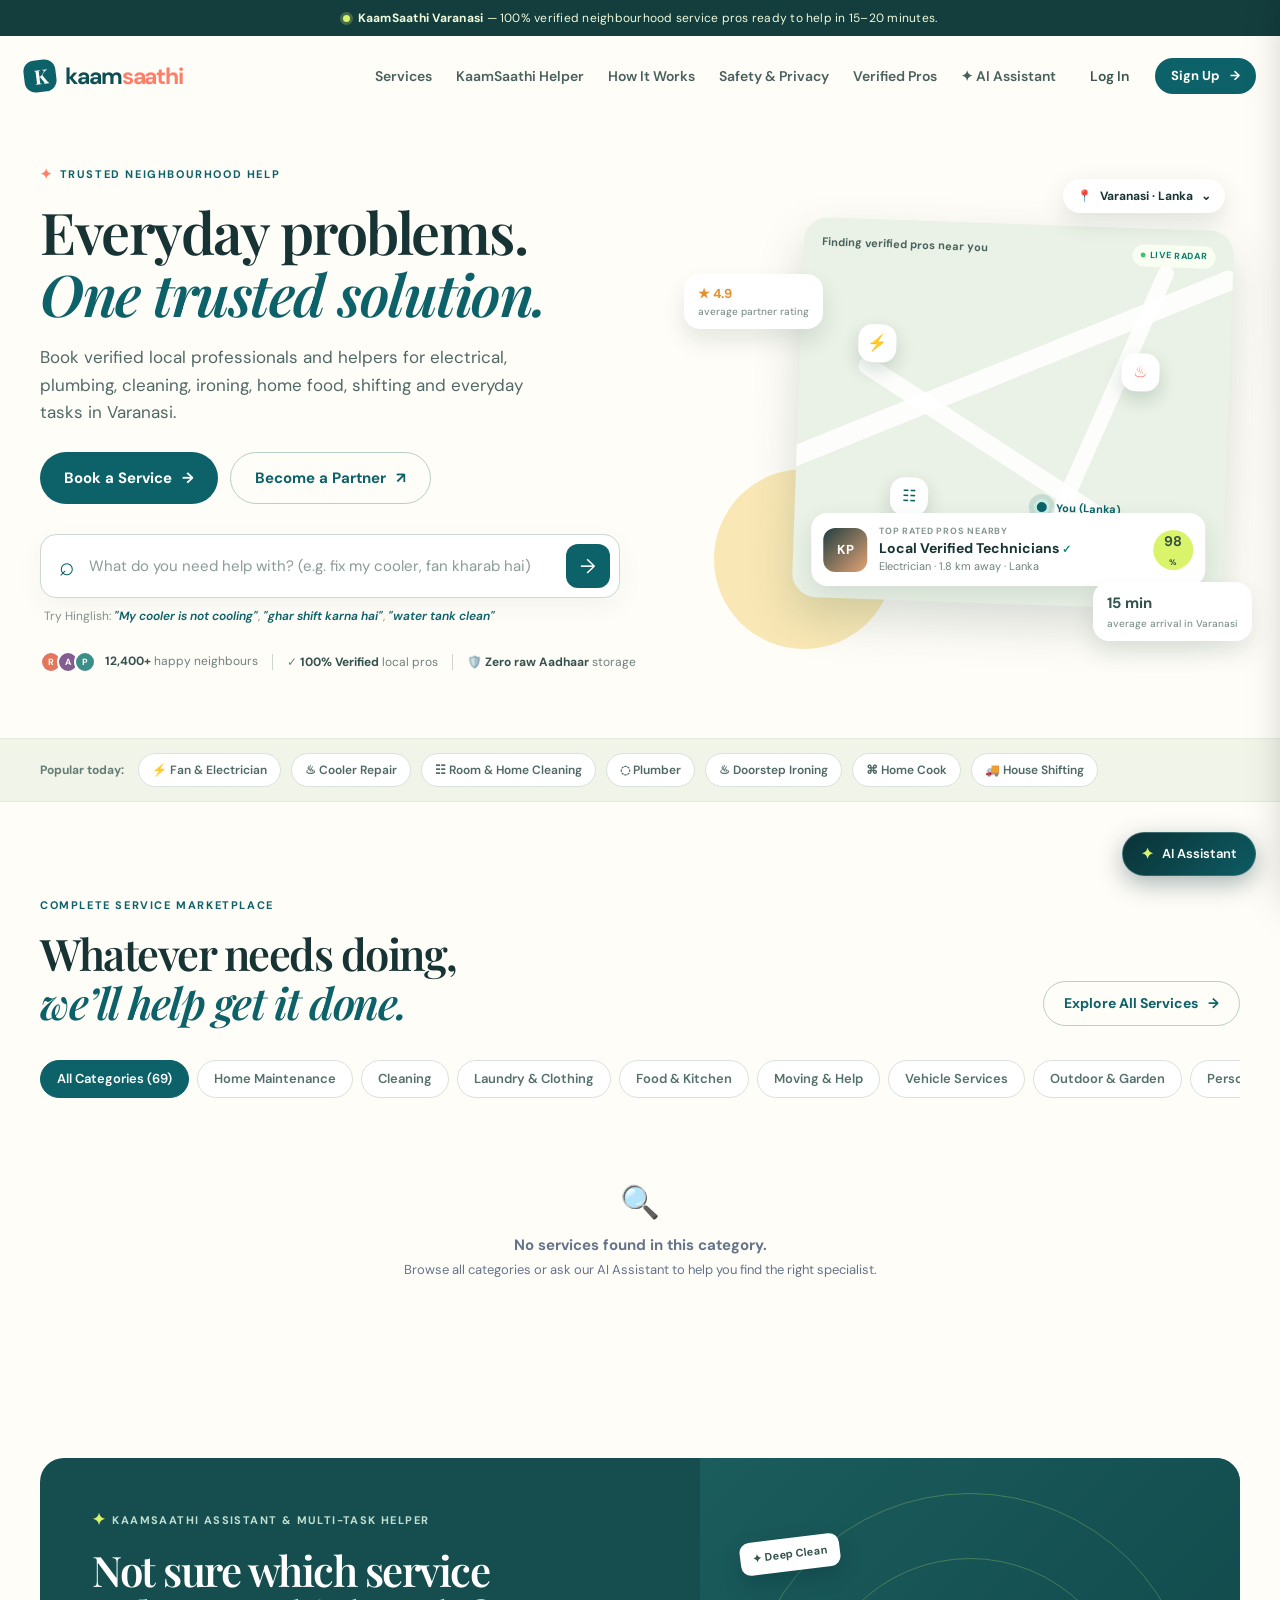
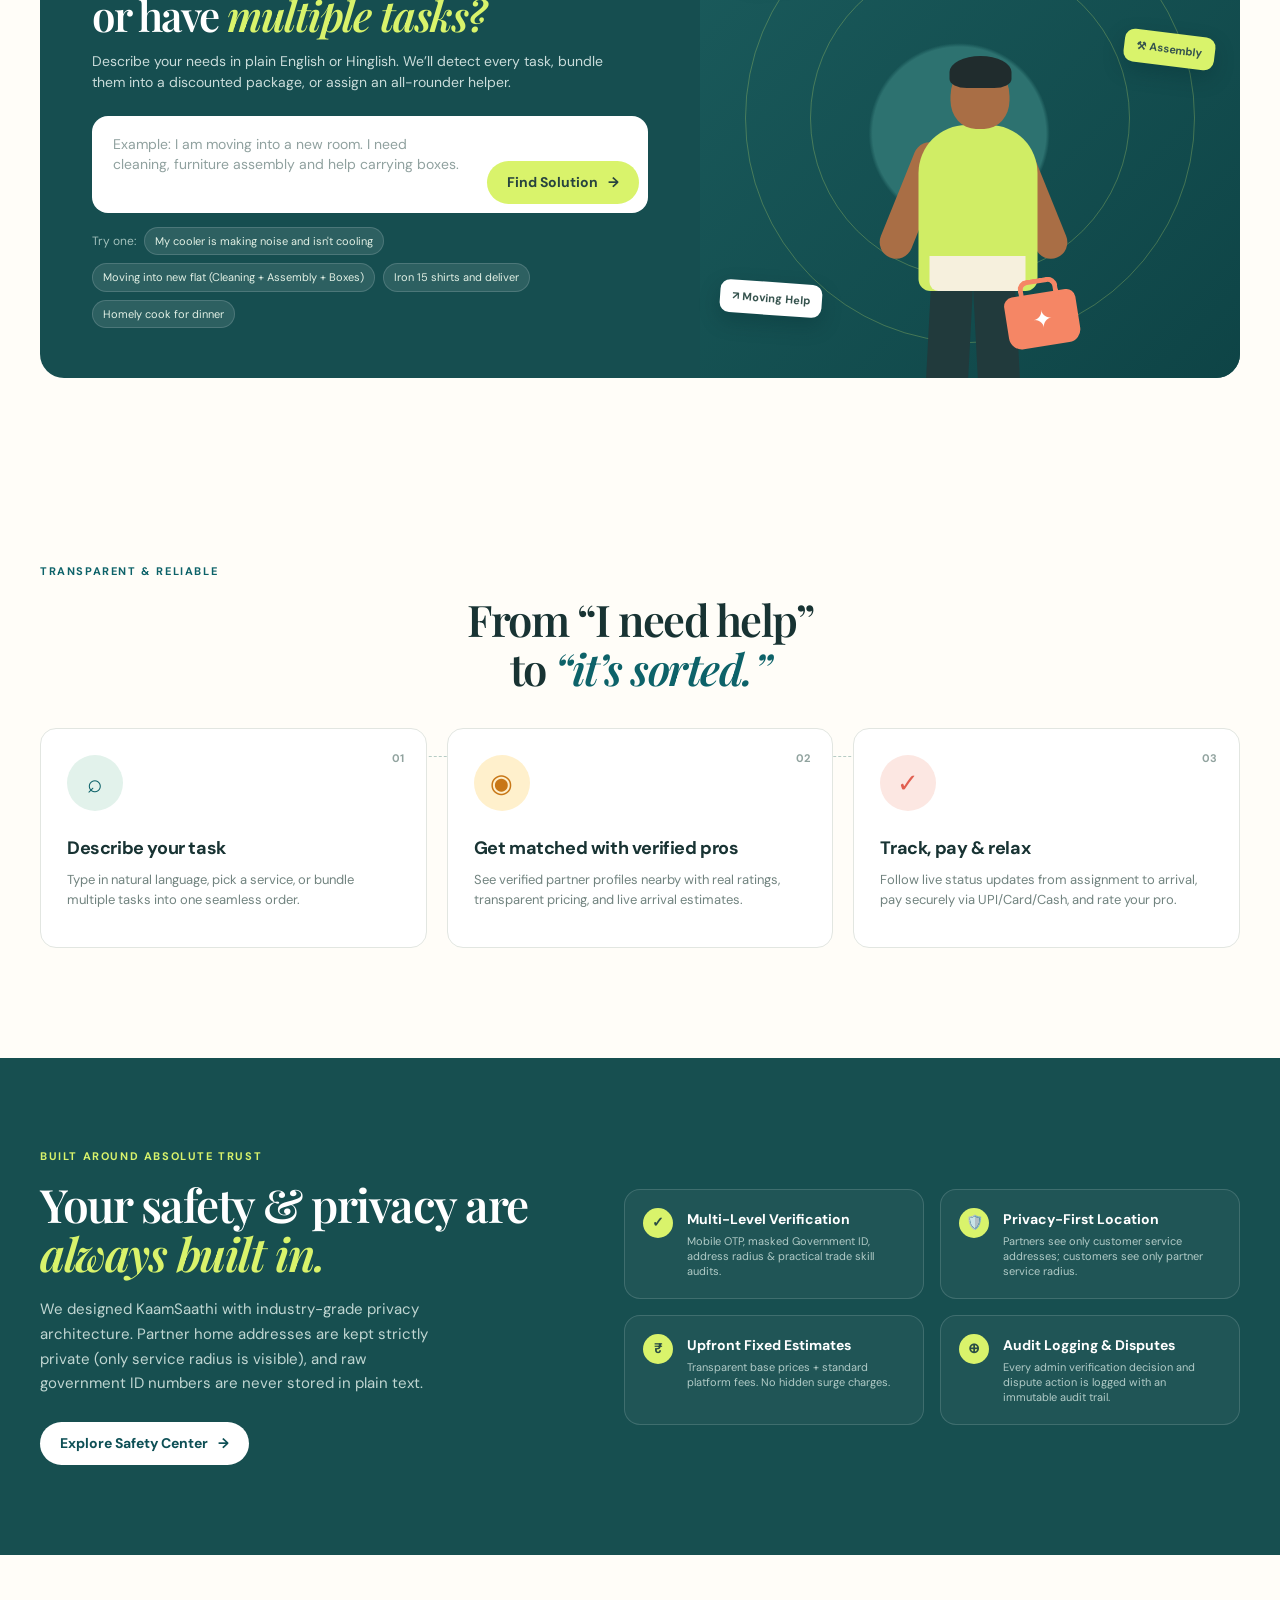
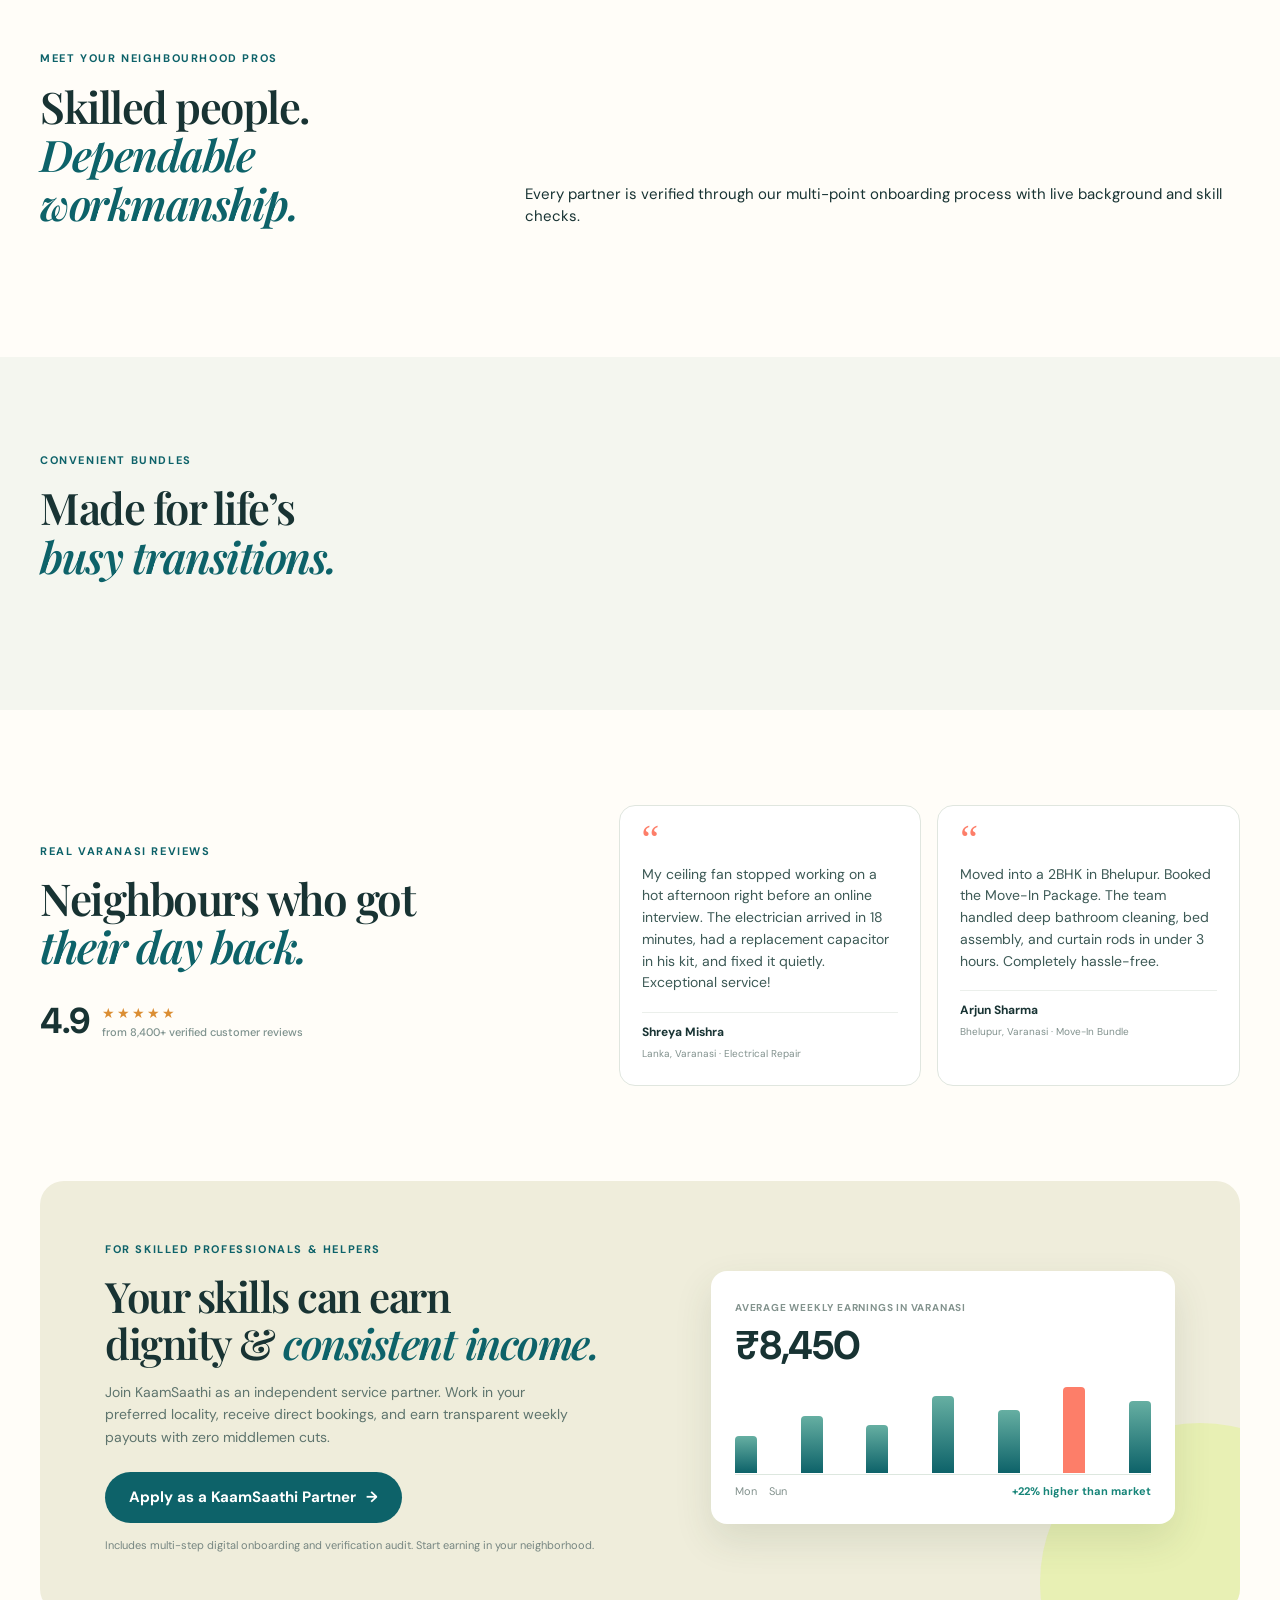
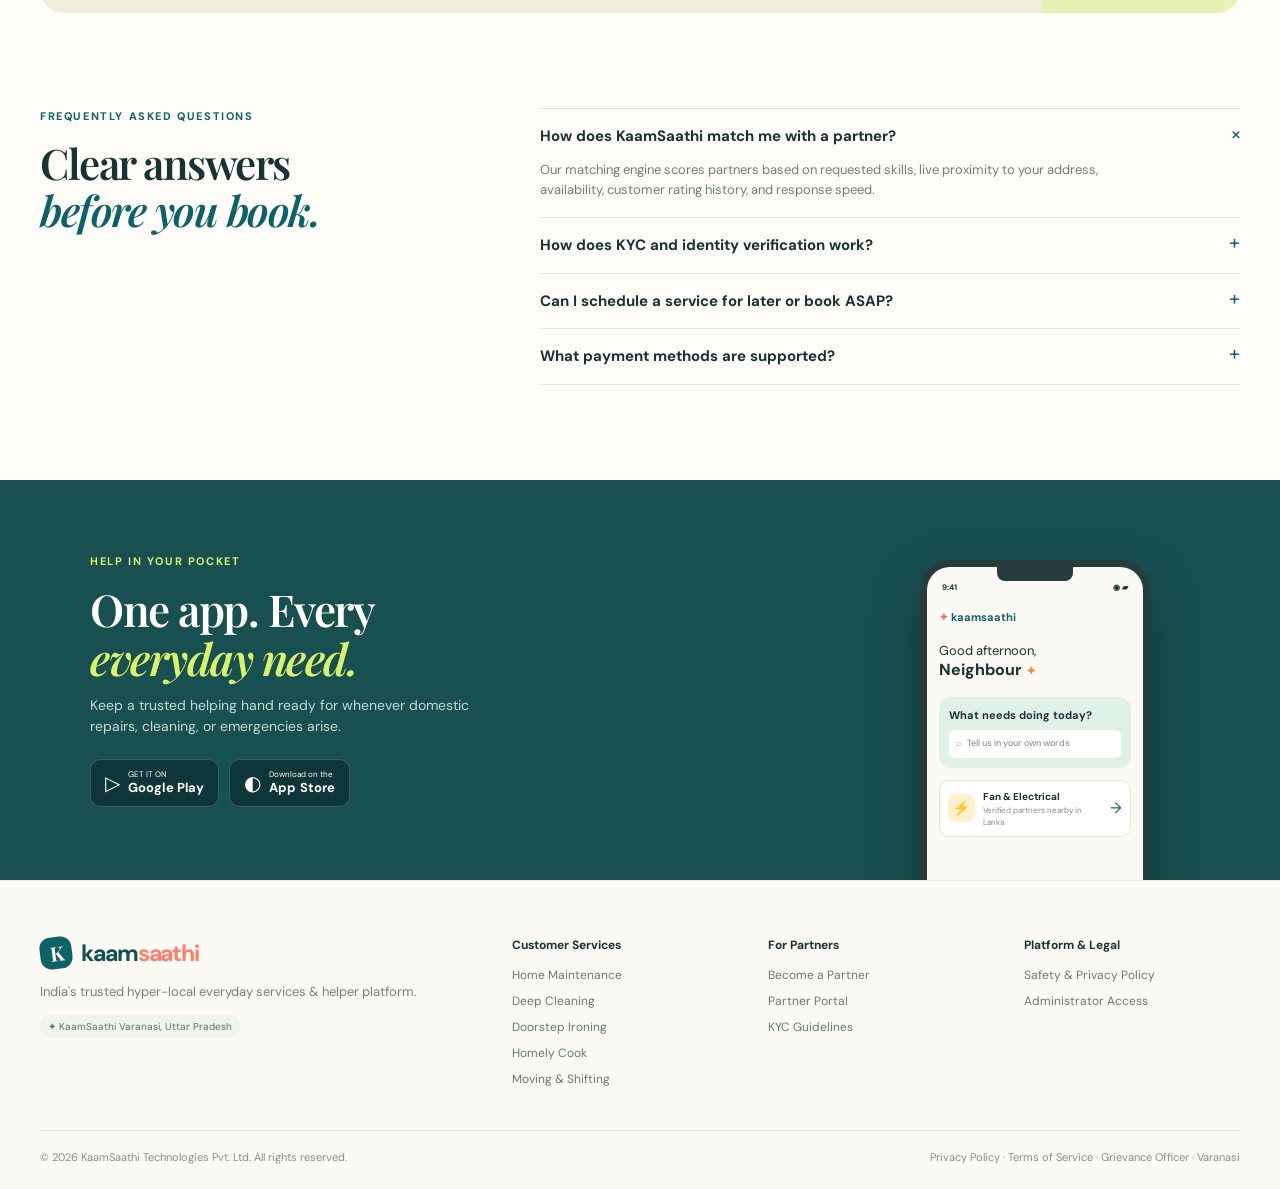
==== commit cb42572e: "Update KaamSaathi application" ====
--- a/index.html
+++ b/index.html
@@ -1125,20 +1125,44 @@
     <!-- 17. KaamSaathi Assistant Drawer (Right Sliding AI Drawer) -->
     <aside class="assistant-drawer" id="assistant-drawer" aria-label="KaamSaathi AI Assistant">
       <div class="assistant-head">
-        <h3>✦ KaamSaathi Assistant</h3>
-        <button id="close-assistant-btn" style="color:white;font-size:20px">×</button>
-      </div>
+        <div>
+          <h3>✦ KaamSaathi Assistant</h3>
+          <small style="color:rgba(255,255,255,0.75);font-size:12px">Tell me what you need help with.</small>
+        </div>
+        <button id="close-assistant-btn" aria-label="Close Assistant" style="background:none;border:none;color:white;font-size:24px;cursor:pointer">×</button>
+      </div>
+
+      <!-- Quick Action Prompt Chips -->
+      <div class="assistant-chips" id="assistant-chips-container">
+        <button class="assistant-chip" data-prompt="Fix my cooler">♨ Fix my cooler</button>
+        <button class="assistant-chip" data-prompt="Book an electrician">⚡ Book an electrician</button>
+        <button class="assistant-chip" data-prompt="Track my booking">📍 Track my booking</button>
+        <button class="assistant-chip" data-prompt="Did I pay for my last booking?">💳 Check my payment</button>
+        <button class="assistant-chip" data-prompt="I need help moving">📦 I need help moving</button>
+        <button class="assistant-chip" data-prompt="I have a problem with my booking">🛡️ Support ticket</button>
+      </div>
+
       <div class="assistant-messages" id="assistant-messages-list">
         <div class="chat-bubble bot">
           <strong>Namaste! 👋</strong><br />
-          I am your KaamSaathi assistant. Tell me what needs fixing, cleaning, or setting up at your home in Varanasi.
-        </div>
-      </div>
-      <div class="assistant-input-bar">
-        <input type="text" id="assistant-user-input" placeholder="e.g. My cooler is not cooling..." />
-        <button id="assistant-send-btn" aria-label="Send message">→</button>
+          I am your <strong>KaamSaathi Assistant</strong>. Tell me what needs fixing, cleaning, or setting up at your home in Varanasi.
+        </div>
+      </div>
+
+      <div class="assistant-input-area">
+        <div class="assistant-input-bar">
+          <input type="text" id="assistant-user-input" placeholder="e.g. My cooler is not cooling / fan kharab hai..." autocomplete="off" />
+          <button id="assistant-send-btn" aria-label="Send message">→</button>
+        </div>
+        <div class="assistant-input-hint">Press <strong>Enter</strong> to send. All actions use real Varanasi services &amp; verified pros.</div>
       </div>
     </aside>
+
+    <!-- Floating AI Assistant Launcher Button -->
+    <button class="floating-assistant-btn" id="floating-assistant-btn" aria-label="Open KaamSaathi AI Assistant">
+      <span class="ai-sparkle">✦</span>
+      <span class="ai-label">AI Assistant</span>
+    </button>
 
     <!-- Toast Notification -->
     <div id="toast" role="status" aria-live="polite">
--- a/styles.css
+++ b/styles.css
@@ -2567,12 +2567,12 @@
 .assistant-drawer {
   position: fixed;
   top: 0;
-  right: -440px;
-  width: min(420px, 100vw);
+  right: -460px;
+  width: min(440px, 100vw);
   height: 100vh;
   background: #fff;
-  box-shadow: -10px 0 40px rgba(0, 0, 0, 0.2);
-  z-index: 1100;
+  box-shadow: -10px 0 40px rgba(0, 0, 0, 0.25);
+  z-index: 1200;
   display: flex;
   flex-direction: column;
   transition: right 0.3s cubic-bezier(0.16, 1, 0.3, 1);
@@ -2583,9 +2583,9 @@
 }
 
 .assistant-head {
-  background: var(--deep);
+  background: linear-gradient(135deg, #0a3236 0%, #0d5c63 100%);
   color: white;
-  padding: 18px 20px;
+  padding: 16px 20px;
   display: flex;
   align-items: center;
   justify-content: space-between;
@@ -2594,27 +2594,66 @@
 .assistant-head h3 {
   margin: 0;
   font-size: 16px;
+  font-weight: 600;
   display: flex;
   align-items: center;
   gap: 8px;
+}
+
+.assistant-chips {
+  padding: 10px 14px;
+  display: flex;
+  gap: 8px;
+  overflow-x: auto;
+  background: #f1f6f1;
+  border-bottom: 1px solid #e1e8e1;
+  scrollbar-width: thin;
+}
+
+.assistant-chips::-webkit-scrollbar {
+  height: 4px;
+}
+.assistant-chips::-webkit-scrollbar-thumb {
+  background: #cbd5e1;
+  border-radius: 4px;
+}
+
+.assistant-chip {
+  white-space: nowrap;
+  padding: 5px 12px;
+  border-radius: 100px;
+  font-size: 11px;
+  font-weight: 500;
+  background: #ffffff;
+  color: var(--teal);
+  border: 1px solid #c7dcd0;
+  cursor: pointer;
+  transition: all 0.15s ease;
+}
+
+.assistant-chip:hover {
+  background: var(--teal);
+  color: #fff;
+  border-color: var(--teal);
 }
 
 .assistant-messages {
   flex: 1;
   overflow-y: auto;
-  padding: 20px;
+  padding: 16px;
   display: flex;
   flex-direction: column;
-  gap: 14px;
+  gap: 12px;
   background: #f8faf8;
 }
 
 .chat-bubble {
-  max-width: 85%;
-  padding: 12px 16px;
+  max-width: 88%;
+  padding: 12px 14px;
   border-radius: 16px;
   font-size: 13px;
   line-height: 1.45;
+  word-break: break-word;
 }
 
 .chat-bubble.bot {
@@ -2633,21 +2672,93 @@
   border-bottom-right-radius: 4px;
 }
 
+.assistant-card {
+  margin-top: 10px;
+  background: #f9fbf9;
+  border: 1px solid #d7e4d8;
+  border-radius: 10px;
+  padding: 10px 12px;
+  font-size: 12px;
+}
+
+.assistant-card-title {
+  font-weight: 600;
+  color: var(--deep);
+  margin-bottom: 4px;
+}
+
+.assistant-card-btn {
+  margin-top: 8px;
+  width: 100%;
+  padding: 8px 12px;
+  background: var(--teal);
+  color: white;
+  border: none;
+  border-radius: 6px;
+  font-weight: 600;
+  font-size: 12px;
+  cursor: pointer;
+  transition: background 0.2s ease;
+}
+
+.assistant-card-btn:hover {
+  background: #09474c;
+}
+
+/* Typing indicator */
+.typing-indicator {
+  display: flex;
+  align-items: center;
+  gap: 4px;
+  padding: 8px 12px;
+  background: #fff;
+  border: 1px solid #e1e7df;
+  border-radius: 16px;
+  align-self: flex-start;
+  width: fit-content;
+}
+
+.typing-indicator span {
+  width: 6px;
+  height: 6px;
+  background: #94a3b8;
+  border-radius: 50%;
+  animation: typingBounce 1.4s infinite ease-in-out both;
+}
+
+.typing-indicator span:nth-child(1) { animation-delay: -0.32s; }
+.typing-indicator span:nth-child(2) { animation-delay: -0.16s; }
+
+@keyframes typingBounce {
+  0%, 80%, 100% { transform: scale(0); }
+  40% { transform: scale(1); }
+}
+
+.assistant-input-area {
+  border-top: 1px solid #e1e7df;
+  background: #fff;
+  padding: 10px 14px 12px;
+}
+
 .assistant-input-bar {
-  padding: 14px;
-  border-top: 1px solid #e1e7df;
   display: flex;
   gap: 8px;
-  background: #fff;
+  align-items: center;
 }
 
 .assistant-input-bar input {
   flex: 1;
   border: 1px solid #dce4dc;
   border-radius: 100px;
-  padding: 8px 16px;
+  padding: 9px 16px;
   outline: none;
   font-size: 13px;
+  font-family: inherit;
+  transition: border-color 0.2s ease;
+}
+
+.assistant-input-bar input:focus {
+  border-color: var(--teal);
 }
 
 .assistant-input-bar button {
@@ -2656,9 +2767,68 @@
   border-radius: 50%;
   background: var(--teal);
   color: white;
+  border: none;
   display: grid;
   place-items: center;
   font-size: 18px;
+  cursor: pointer;
+  transition: transform 0.15s ease, background 0.15s ease;
+}
+
+.assistant-input-bar button:hover {
+  background: #09474c;
+  transform: scale(1.05);
+}
+
+.assistant-input-bar button:disabled {
+  opacity: 0.6;
+  cursor: not-allowed;
+  transform: none;
+}
+
+.assistant-input-hint {
+  font-size: 11px;
+  color: #64748b;
+  margin-top: 6px;
+  padding-left: 4px;
+}
+
+/* Floating AI Assistant Launcher Button */
+.floating-assistant-btn {
+  position: fixed;
+  bottom: 24px;
+  right: 24px;
+  z-index: 1000;
+  display: flex;
+  align-items: center;
+  gap: 8px;
+  padding: 10px 18px;
+  border-radius: 100px;
+  background: linear-gradient(135deg, #0a3236 0%, #0d5c63 100%);
+  color: white;
+  border: 1px solid rgba(255, 255, 255, 0.2);
+  box-shadow: 0 8px 24px rgba(10, 50, 54, 0.35);
+  font-family: inherit;
+  font-size: 13px;
+  font-weight: 600;
+  cursor: pointer;
+  transition: all 0.25s cubic-bezier(0.16, 1, 0.3, 1);
+}
+
+.floating-assistant-btn:hover {
+  transform: translateY(-3px) scale(1.03);
+  box-shadow: 0 12px 30px rgba(10, 50, 54, 0.45);
+}
+
+.floating-assistant-btn .ai-sparkle {
+  color: var(--lime);
+  font-size: 15px;
+  animation: sparkleGlow 2s infinite ease-in-out;
+}
+
+@keyframes sparkleGlow {
+  0%, 100% { opacity: 0.7; transform: scale(1); }
+  50% { opacity: 1; transform: scale(1.2); }
 }
 
 /* Toast */
